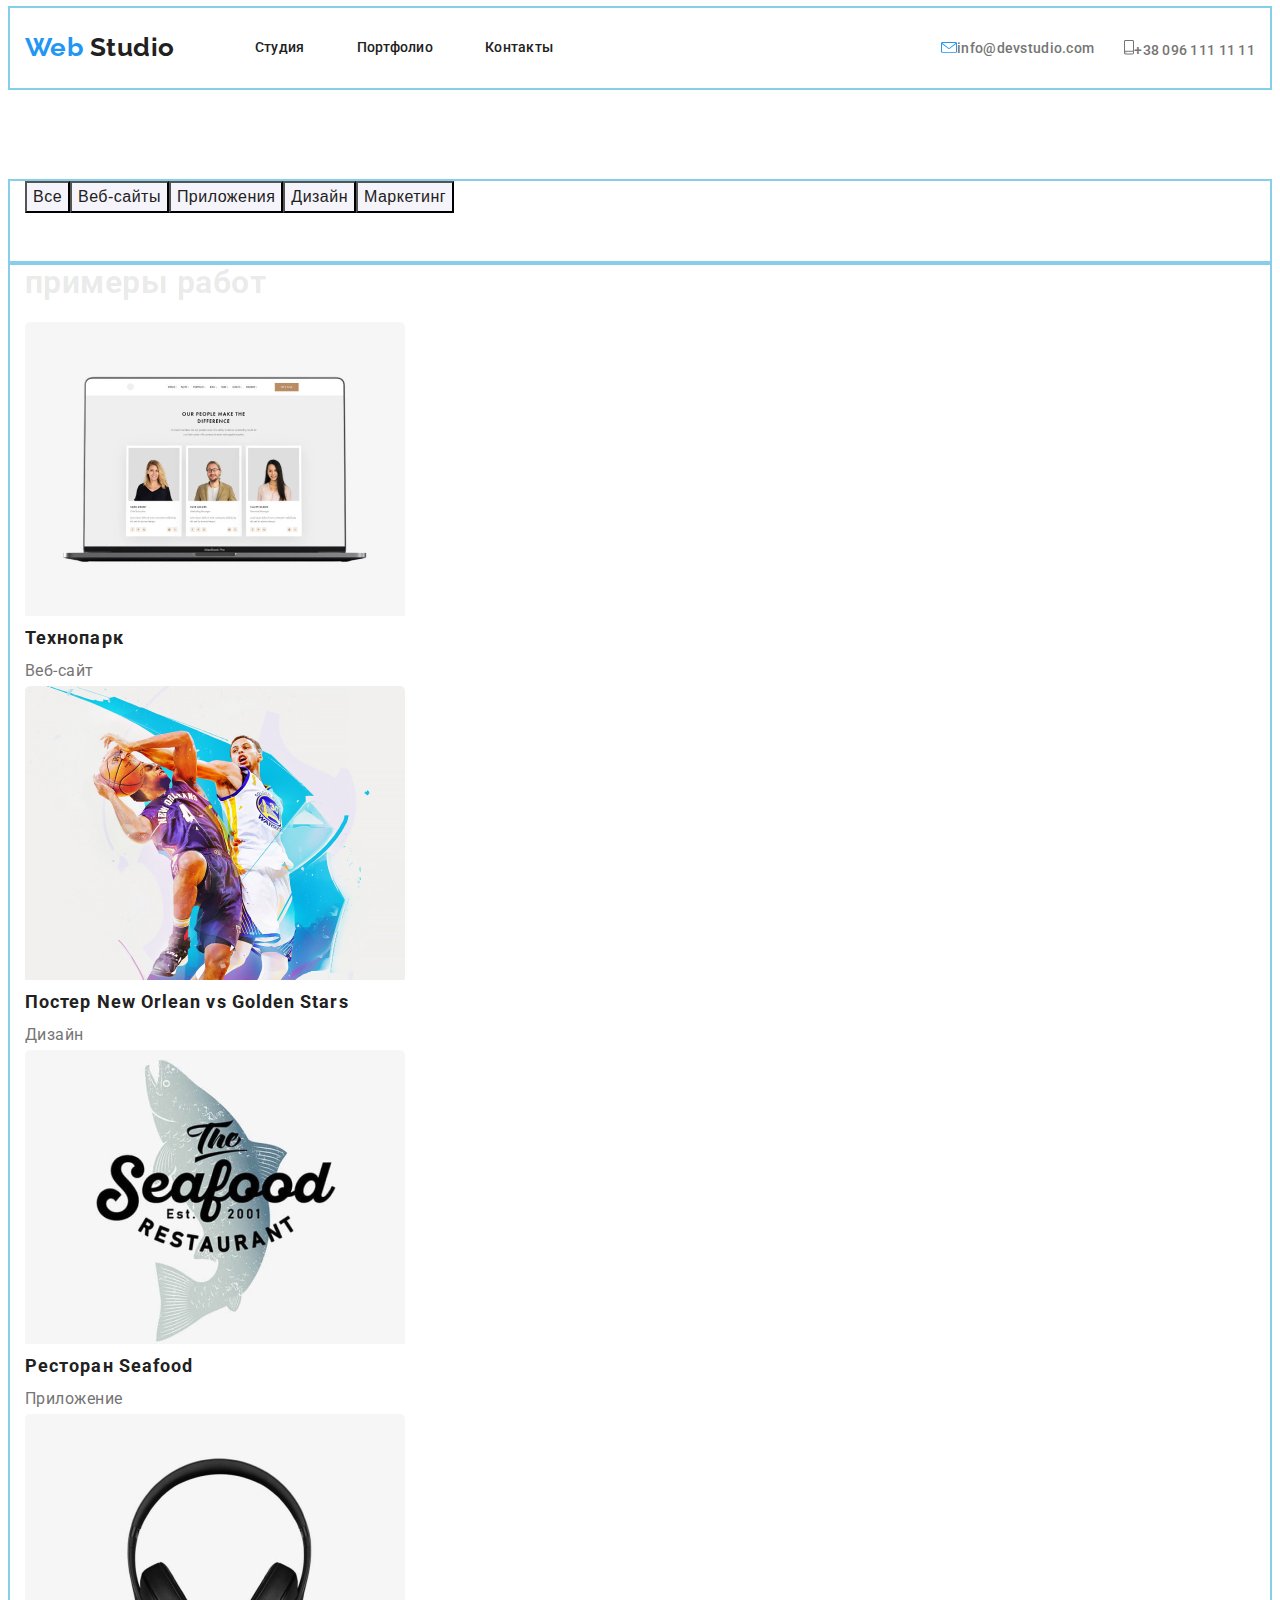
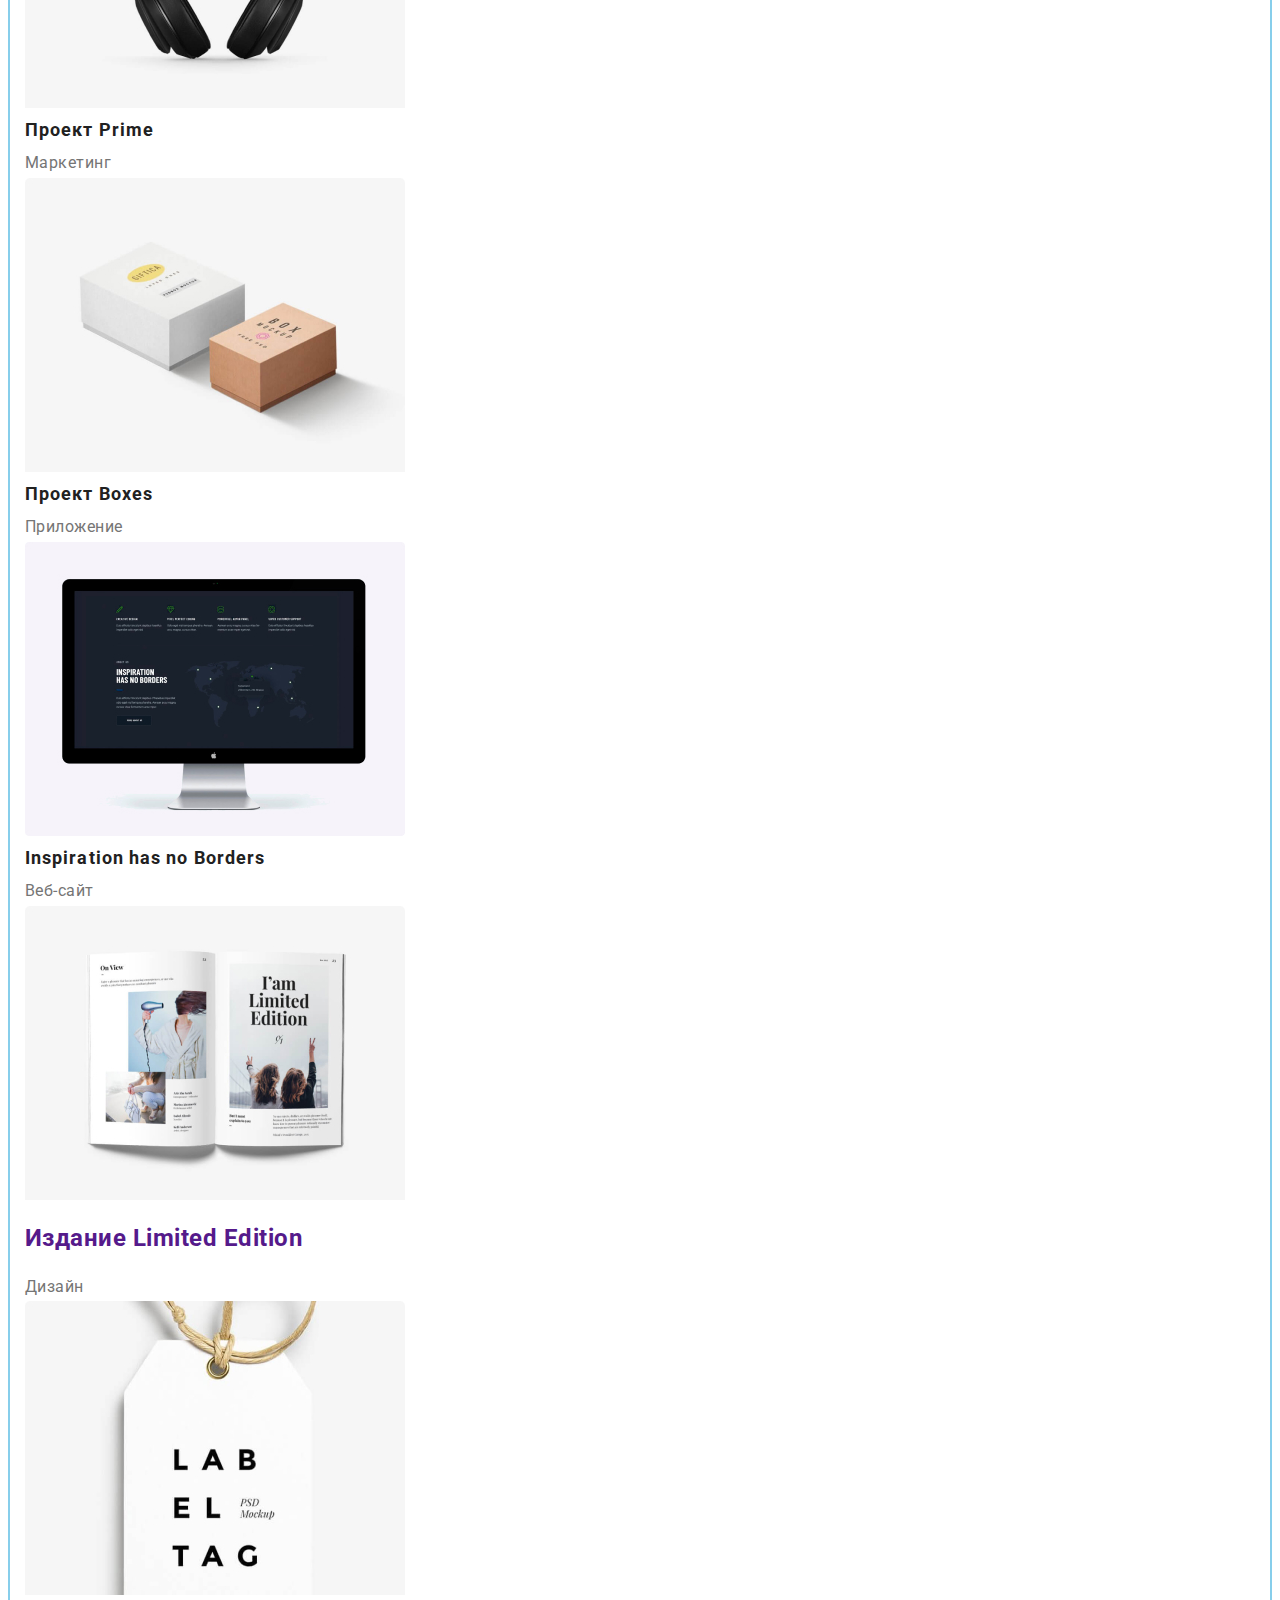
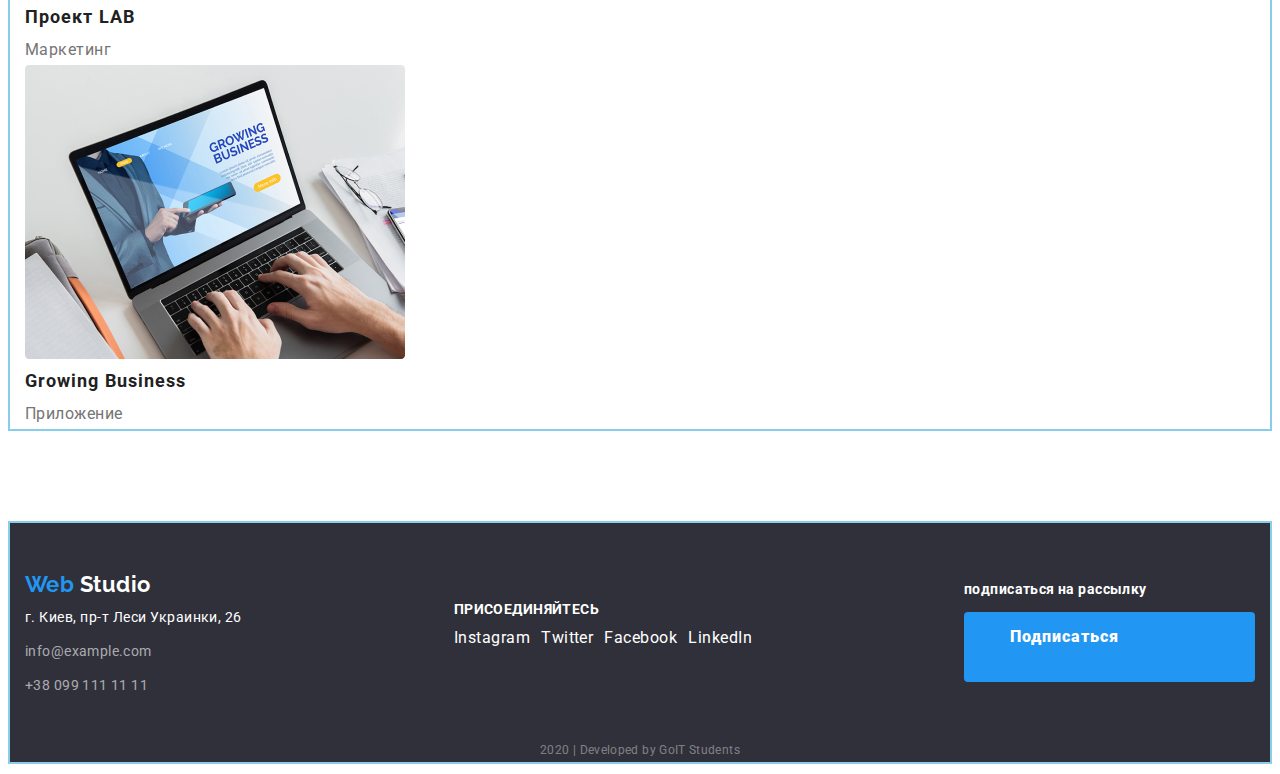
==== portfolio.html @ cb2e6215 "добавляет флексы в главную страницу" ====
<!DOCTYPE html>
<html lang="ru">
  <head>
    <meta charset="UTF-8" />
    <meta name="viewport" content="width=device-width, initial-scale=1.0" />
    <title>Web Studio</title>
    <link
      href="https://fonts.googleapis.com/css2?family=Raleway:wght@700&family=Roboto:wght@400;500;700&display=swap"
      rel="stylesheet"
    />
    <link rel="stylesheet" href="./css/style.css" />
  </head>
  <body>
    <!--шапка сайта-->

    <header class="page-header">
      <div class="container">
        <nav class="main-nav">
          <a href="" class="site-logo"><span>Web</span> Studio</a>

          <ul class="nav-list list">
            <li class="item"><a class="link" href="./index.html">Студия</a></li>
            <li class="item">
              <a class="link" href="./portfolio.html">Портфолио</a>
            </li>
            <li class="item"><a class="link" href="">Контакты</a></li>
          </ul>
        </nav>

        <ul class="contact-list list">
          <li class="item">
            <a href="mailto:info@devstudio.com" class="contact"
              ><img
                src="./image/envelope(hover).svg"
                alt="иконка конверт"
              />info@devstudio.com</a
            >
          </li>

          <li class="item">
            <a href="tell:+380961111111" class="contact"
              ><img src="./image/smartphone.svg" alt="иконка телефон" />+38 096
              111 11 11</a
            >
          </li>
        </ul>
      </div>
    </header>

    <!--основной контент-->
    <main class="portfolio">
      <!--фильтры-->
      <section class="filter-list">
        <div class="container">
          <ul class="list">
            <li><button class="filter-button link">Все</button></li>
            <li><button class="filter-button link">Веб-сайты</button></li>
            <li><button class="filter-button link">Приложения</button></li>
            <li><button class="filter-button link">Дизайн</button></li>
            <li><button class="filter-button link">Маркетинг</button></li>
          </ul>
        </div>
      </section>

      <!--портфолио-->
      <section class="page-portfolio">
        <div class="container">
          <!--данная разметка добавлена для логики <h1 class="shadow">примеры работ</h1>-->
          <h1 class="shadow">примеры работ</h1>
          <ul class="list">
            <li>
              <a href="" class="link"
                ><img
                  src="./image/portfolio.jpg"
                  alt="изображение людей на экране ноутбука"
                  width="380"
                />
                <h2 class="title">Технопарк</h2>
                <p class="filter">Веб-сайт</p>
                <p class="text">
                  Технокряк это современная площадка распространения
                  коронавируса. Компании используют эту платформу для цифрового
                  шпионажа и атак на защищённые сервера конкурентов.
                </p>
              </a>
            </li>

            <li>
              <a href="" class="link"
                ><img
                  src="./image/poster.jpg"
                  alt="изображение двух баскетболистов"
                  width="380"
                />
                <h2 class="title">Постер New Orlean vs Golden Stars</h2>
                <p class="filter">Дизайн</p>
                <p class="text">
                  Технокряк это современная площадка распространения
                  коронавируса. Компании используют эту платформу для цифрового
                  шпионажа и атак на защищённые сервера конкурентов.
                </p>
              </a>
            </li>

            <li>
              <a href="" class="link"
                ><img
                  src="./image/sea-food.jpg"
                  alt="изображение эмблемы рыбного ресторана"
                  width="380"
                />
                <h2 class="title">Ресторан Seafood</h2>
                <p class="filter">Приложение</p>
                <p class="text">
                  Технокряк это современная площадка распространения
                  коронавируса. Компании используют эту платформу для цифрового
                  шпионажа и атак на защищённые сервера конкурентов.
                </p>
              </a>
            </li>

            <li>
              <a href="" class="link"
                ><img
                  src="./image/headphones.jpg"
                  alt="изображение полноразмерных наушников"
                  width="380"
                />
                <h2 class="title">Проект Prime</h2>
                <p class="filter">Маркетинг</p>
                <p class="text">
                  Технокряк это современная площадка распространения
                  коронавируса. Компании используют эту платформу для цифрового
                  шпионажа и атак на защищённые сервера конкурентов.
                </p>
              </a>
            </li>

            <li>
              <a href="" class="portfolio-img link"
                ><img
                  src="./image/boxes.jpg"
                  alt="изображение двух коробок разного размера"
                  width="380"
                />
                <h2 class="title">Проект Boxes</h2>
                <p class="filter">Приложение</p>
                <p class="text">
                  Технокряк это современная площадка распространения
                  коронавируса. Компании используют эту платформу для цифрового
                  шпионажа и атак на защищённые сервера конкурентов.
                </p>
              </a>
            </li>

            <li>
              <a href="" class="link"
                ><img
                  src="./image/monitor.jpg"
                  alt="изображение монитора"
                  width="380"
                />
                <h2 class="title">Inspiration has no Borders</h2>
                <p class="filter">Веб-сайт</p>
                <p class="text">
                  Технокряк это современная площадка распространения
                  коронавируса. Компании используют эту платформу для цифрового
                  шпионажа и атак на защищённые сервера конкурентов.
                </p>
              </a>
            </li>

            <li>
              <a href="" class="link"
                ><img
                  src="./image/book.jpg"
                  alt="изображение развернутой книги"
                  width="380"
                />
                <h2>Издание Limited Edition</h2>
                <p class="filter">Дизайн</p>
                <p class="text">
                  Технокряк это современная площадка распространения
                  коронавируса. Компании используют эту платформу для цифрового
                  шпионажа и атак на защищённые сервера конкурентов.
                </p>
              </a>
            </li>

            <li>
              <a href="" class="link"
                ><img
                  src="./image/sticker.jpg"
                  alt="изображение бирки с логотипом"
                  width="380"
                />
                <h2 class="title">Проект LAB</h2>
                <p class="filter">Маркетинг</p>
                <p class="text">
                  Технокряк это современная площадка распространения
                  коронавируса. Компании используют эту платформу для цифрового
                  шпионажа и атак на защищённые сервера конкурентов.
                </p>
              </a>
            </li>

            <li>
              <a href="" class="link"
                ><img
                  src="./image/laptop.jpg"
                  alt="изображение открытого ноутбука"
                  width="380"
                />
                <h2 class="title">Growing Business</h2>
                <p class="filter">Приложение</p>
                <p class="text">
                  Технокряк это современная площадка распространения
                  коронавируса. Компании используют эту платформу для цифрового
                  шпионажа и атак на защищённые сервера конкурентов.
                </p>
              </a>
            </li>
          </ul>
        </div>
      </section>
    </main>
    <!--подвал сайта-->

    <footer class="footer-page">
      <div class="container">
        <div class="container-adress">
          <!--левая сторона-->
          <div class="address">
            <a href="" class="site-logo"><span>Web</span> Studio</a>
            <address>
              <ul class="address-list list">
                <li class="item">
                  <a href="#" class="city-adr"
                    >г. Киев, пр-т Леси Украинки, 26</a
                  >
                </li>
                <li class="item">
                  <a href="mailto:info@example.com" class="contact"
                    >info@example.com</a
                  >
                </li>
                <li class="item">
                  <a href="tell:+380991111111" class="contact"
                    >+38 099 111 11 11</a
                  >
                </li>
              </ul>
            </address>
          </div>
          <!--середина-->
          <div class="social-link">
            <b class="join-in">присоединяйтесь</b>
            <ul class="soc-link list">
              <li class="item">
                <a
                  href="https://www.instagram.com"
                  class="link"
                  aria-label="Ссылка на Instagram"
                  >Instagram</a
                >
              </li>
              <li class="item">
                <a
                  href="https://www.twitter.com"
                  class="link"
                  aria-label="Ссылка на Twitter"
                  >Twitter</a
                >
              </li>
              <li class="item">
                <a
                  href="https://www.facebook.com"
                  class="link"
                  aria-label="Ссылка на Facebook"
                  >Facebook</a
                >
              </li>
              <li class="item">
                <a
                  href="https://www.linkedin.com"
                  class="link"
                  aria-label="Ссылка на LinkedIn"
                  >LinkedIn</a
                >
              </li>
            </ul>
          </div>
          <!--правая сторона-->

          <div class="subscription">
            <p class="join-in">подписаться на рассылку</p>
            <a href="#" class="button">Подписаться</a>
          </div>
        </div>
        <p class="dev-team">2020 | Developed by GoIT Students</p>
      </div>
    </footer>
  </body>
</html>
---- css/style.css ----
:root {
  --primary-text-color: #212121;
  --secondary-text-color: #757575;
  --white-text-color: #ffffff;
  --accent-color: #2196f3;
  --background-color-dark-grey: rgba(47, 48, 58, 0.8);
}

/*основной цвет текста #212121*/
/*вторичный цвет текста #757575*/
/*белый цвет текса #FFFFFF*/
/*акцент #2196F3*/
/*цвет фона #2196F3*/
/* добавил цвет фона везде где основной цвет БЕЛЫЙ */

/*оформление главной страницы*/

body {
  background-color: #ffffff;
  color: var(--primary-text-color);
  letter-spacing: 0.03em;
  font-family: Roboto, sans-serif;
}

/* -----УТИЛИТЫ------ */

.container {
  margin-left: auto;
  margin-right: auto;
  width: 1230px;
  padding-left: 15px;
  padding-right: 15px;
  outline: 2px solid skyblue;
}

/* убирает стилизацию списков */
.list {
  list-style: none;
  margin: 0px;
  padding: 0px;
}

/* основное оформление ссылок */
.link {
  text-decoration: none;
}

/* оформляет заголовки секций */
.title {
  text-align: center;
  font-weight: 700;
  font-size: 36px;
  line-height: 1.16;

  margin-top: 0px;
  padding: 0px;
}

.section {
  padding-top: 94px;
  padding-bottom: 94px;
}

/* основные стили кнопки */
.button {
  background-color: var(--accent-color);
  color: var(--white-text-color);

  display: inline-block;
  vertical-align: middle;

  font-size: 16px;
  line-height: 1.87;
  text-decoration: none;
  border-radius: 4px;
  min-width: 200px;
  min-height: 50px;
  letter-spacing: 0.06em;
}

/* img {
  display: block;
} */

/* оформляет хедер */

.page-header > .container {
  display: flex;
  margin-bottom: 0px;
}
.page-header .main-nav,
.page-header .nav-list,
.page-header .contact-list {
  display: flex;
  align-items: center;
}

/* оформляет логотип */
.site-logo {
  font-family: Raleway, sans-serif;
  font-weight: 700;
  font-size: 26px;
  line-height: 1.19;
  text-decoration: none;
  color: var(--primary-text-color);

  margin-right: 80px;
  padding-top: 24px;
  padding-bottom: 25px;
}
.site-logo span {
  color: var(--accent-color);
}

/* оформляет навигацию */
.page-header .link {
  display: block;
  padding-top: 32px;
  padding-bottom: 32px;

  color: var(--primary-text-color);

  letter-spacing: 0.02em;
  font-weight: 500;
  font-size: 14px;
  line-height: 1.14px;
}
.page-header .link:hover,
.page-header .link:focus {
  color: var(--accent-color);
}

.main-nav .item:not(:last-child) {
  margin-right: 52px;
}

/* оформляет контакты */
.page-header .contact-list {
  margin-left: auto;
}

.contact-list .item + .item {
  margin-left: 30px;
}

.page-header .contact {
  color: var(--secondary-text-color);

  display: block;
  padding-top: 32px;
  padding-bottom: 32px;

  letter-spacing: 0.02em;
  text-decoration: none;
  font-weight: 500;
  font-size: 14px;
  line-height: 1.14px;
}
.page-header .contact:hover,
.page-header .contact:focus {
  color: var(--accent-color);
}

/* оформлет основной банер (фон добавлен чтоб было видно слова белого цвета) */

.hero {
  text-align: center;
  padding-top: 0px;
  padding-bottom: 0px;
}

.hero .title {
  background-color: var(--secondary-text-color);
  color: var(--white-text-color);

  margin-bottom: 46px;

  font-weight: 900;
  font-size: 44px;
  line-height: 1.36;
  letter-spacing: 0.06em;
}

.hero .button {
  padding: 10px 32px;
  font-weight: 700;
  font-style: normal;
}

/* оформляет секцию преимуществ (оформляет логический заголовок, пока не знаю как его скрыть) */
.page-advantages .shadow {
  color: rgba(47, 48, 58, 0.1);
  margin-top: 0;
}

.page-advantages .list {
  display: flex;
}
.page-advantages .item {
  width: 278px;
  margin-right: 30px;
}

.page-advantages .item:nth-child(4n) {
  margin-right: 0;
}

.page-advantages .adv-title {
  font-weight: 700;
  font-size: 14px;
  line-height: 1.14;
  letter-spacing: 0.03em;
  text-transform: uppercase;
  margin-top: 30px;
  margin-bottom: 10px;
}
.page-advantages .description {
  color: var(--secondary-text-color);
  font-weight: 400;
  font-size: 14px;
  line-height: 1.71;
  margin-top: 0;
  margin-bottom: 0;
  letter-spacing: 0.03em;
}

/* оформляет секцию навыков */
.page-scils {
  padding-top: 0px;
}
.page-scils img {
  display: block;
}
.page-scils .list {
  display: flex;
}

.page-scils .item {
  width: 380px;
}
.page-scils .item + .item {
  margin-left: 30px;
}

.page-scils > .title {
  margin-bottom: 50px;
}

.page-scils .description {
  background-color: var(--background-color-dark-grey);
  color: var(--white-text-color);
  text-align: center;

  font-weight: 700;
  font-size: 14px;
  line-height: 1.14;

  padding-top: 27px;
  padding-bottom: 27px;

  margin-top: 0;
  margin-bottom: 0;
}

/* оформлет секцию команда */
.page-team {
  background-color: #f5f4fa;
}
.page-team .list {
  display: flex;
}

.page-team .title {
  margin-bottom: 50px;
}
.page-team .item {
  background-color: var(--white-text-color);
  border-radius: 4px;
  width: 278px;
}
.page-team .item + .item {
  margin-left: 30px;
}

.page-team .name {
  text-align: center;

  font-weight: 500;
  font-size: 16px;
  line-height: 1.87;
  letter-spacing: 0.03em;
  margin-bottom: 10px;
  margin-top: 30px;
}
.page-team .text {
  color: var(--secondary-text-color);

  text-align: center;

  font-size: 16px;
  line-height: 1.87;
  letter-spacing: 0.03em;
  font-weight: 400;
  margin-bottom: 16px;
  margin-top: 0px;
}
.page-team .soc-link {
  padding-bottom: 24px;
}

.team-list .link {
  color: var(--secondary-text-color);
  margin-right: 3px;
}

/* вот отб этом марджине я спрашивал в слэке */
/* .team-list .link:not(:last-child) {
  margin-right: 3px;
} */

.team-list .link:hover,
.team-list .link:focus {
  background-color: var(--accent-color);
  color: var(--white-text-color);
}

/* оформляет клиентов */
.page-clients .list {
  display: flex;
}

.page-clients .item {
  min-width: 175px;
  padding-top: 21px;
  padding-left: 65px;
  padding-bottom: 21px;
  padding-right: 65px;
  border: 1px solid var(--secondary-text-color);
  border-radius: 4px;
}
.page-clients .item:not(:last-child) {
  margin-right: 30px;
}
.page-clients .item:hover,
.page-clients .item:focus {
  border: 1px solid var(--accent-color);
}

.page-clients .title {
  margin-bottom: 50px;
}

/* оформляет футер */
.footer-page {
  background-color: #2f303a;
}
.container-adress {
  display: flex;
  justify-content: space-between;
  align-items: center;
}

/* оформляет адрес*/
.address .site-logo {
  color: var(--white-text-color);
  font-size: 22px;
  display: inline-block;
  padding-bottom: 9px;
  padding-top: 0;
}
.container-adress .address {
  padding-top: 48px;
  padding-bottom: 28px;
}

.address .city-adr {
  color: var(--white-text-color);

  display: inline-block;
  font-style: normal;
  font-weight: 400;
  font-size: 14px;
  line-height: 1.71;
  text-decoration: none;
}

.address .contact {
  color: rgba(255, 255, 255, 0.6);

  display: inline-block;

  text-decoration: none;
  font-style: normal;
  font-weight: 400;
  font-size: 14px;
  line-height: 1.71;
  letter-spacing: 0.03em;
}
.address .item + .item {
  padding-top: 10px;
}

/* оформляет призыв */

.social-link {
  padding-top: 56px;
  padding-bottom: 56px;
}

.social-link .join-in {
  text-transform: uppercase;
  display: block;
  margin-bottom: 10px;
  font-weight: 700;
  font-size: 14px;
  line-height: 1.14;
  letter-spacing: 0.03em;

  color: #ffffff;
}

.soc-link {
  display: flex;
}

.social-link .link {
  color: #ffffff;
}
.social-link .item + .item {
  margin-left: 11px;
}

.social-link .link:hover,
.social-link .link:focus {
  background-color: var(--accent-color);
}

/* оформляет подписку */
.subscription .join-in {
  font-weight: 700;
  font-size: 14px;
  line-height: 1.14;
  letter-spacing: 0.03em;

  color: var(--white-text-color);
}
.subscription .button {
  font-weight: 900;
  padding-top: 10px;
  padding-bottom: 10px;
  padding-left: 46px;
  padding-right: 45px;
}

.dev-team {
  font-weight: 400;
  font-size: 12px;
  line-height: 2;
  text-align: center;
  letter-spacing: 0.03em;

  color: rgba(255, 255, 255, 0.4);
}

/* оформляет страницу портфолио (оформляет логический заголовок, пока не знаю как его скрыть)*/

.portfolio {
  padding-top: 93px;
  padding-bottom: 94px;
}

.page-portfolio .shadow {
  color: rgba(47, 48, 58, 0.1);
  margin-top: 0;
}
/* оформляет фильтр */

.filter-list .container {
  padding-bottom: 50px;
}
.filter-list .list {
  display: flex;
}
.filter-button {
  color: var(--primary-text-color);
  background-color: #f5f4fa;

  display: inline-block;
  font-weight: 500;
  font-size: 16px;
  line-height: 1.62;
  letter-spacing: 0.03em;
}

.filter-button:hover,
.filter-button:focus {
  color: var(--white-text-color);
  background-color: var(--accent-color);
}

/* оформляет примеры работ */

/* .page-portfolio .list {
  display: flex;
} */

.page-portfolio .title {
  color: var(--primary-text-color);

  font-weight: 700;
  font-size: 18px;
  line-height: 2;
  letter-spacing: 0.06em;
  text-align: left;
  margin-top: 0;
  margin-bottom: 0;
}

.page-portfolio .filter {
  font-weight: 400;
  font-size: 16px;
  line-height: 1.87;

  margin-top: 0;
  margin-bottom: 0;

  color: var(--secondary-text-color);
}
.page-portfolio .text {
  display: none;
  color: var(--white-text-color);
  background-color: var(--accent-color);

  margin-bottom: 0;
  margin-top: 0;

  font-weight: 400;
  font-size: 18px;
  line-height: 1.56;
  letter-spacing: 0.03em;
}
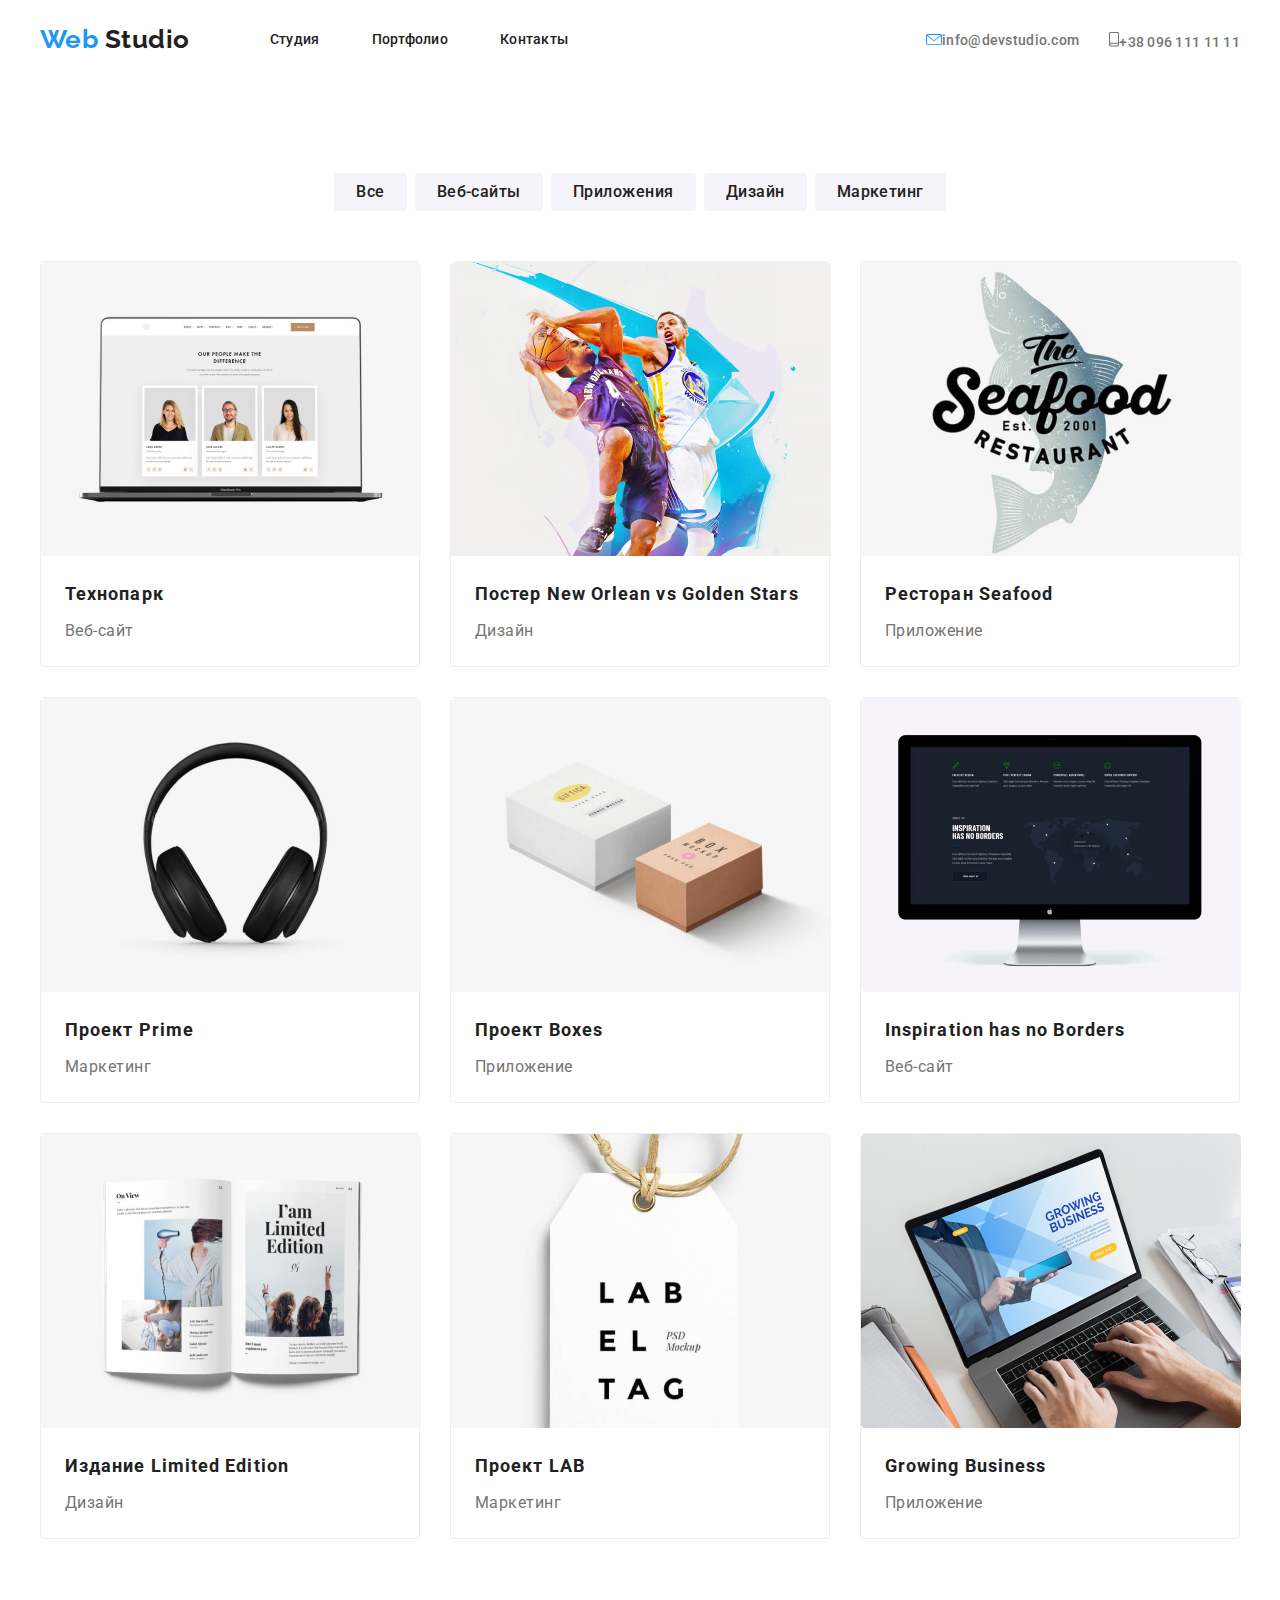
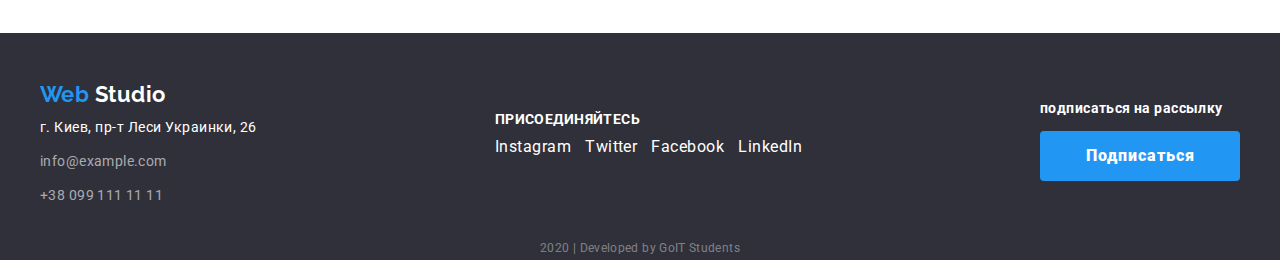
==== commit 68d98f51: "добавляет геометрию на страницу портфолио" ====
--- a/portfolio.html
+++ b/portfolio.html
@@ -8,6 +8,10 @@
       href="https://fonts.googleapis.com/css2?family=Raleway:wght@700&family=Roboto:wght@400;500;700&display=swap"
       rel="stylesheet"
     />
+    <link
+      rel="stylesheet"
+      href="https://cdnjs.cloudflare.com/ajax/libs/modern-normalize/0.6.0/modern-normalize.min.css"
+    />
     <link rel="stylesheet" href="./css/style.css" />
   </head>
   <body>
@@ -53,11 +57,21 @@
       <section class="filter-list">
         <div class="container">
           <ul class="list">
-            <li><button class="filter-button link">Все</button></li>
-            <li><button class="filter-button link">Веб-сайты</button></li>
-            <li><button class="filter-button link">Приложения</button></li>
-            <li><button class="filter-button link">Дизайн</button></li>
-            <li><button class="filter-button link">Маркетинг</button></li>
+            <li class="item">
+              <button class="filter-button link">Все</button>
+            </li>
+            <li class="item">
+              <button class="filter-button link">Веб-сайты</button>
+            </li>
+            <li class="item">
+              <button class="filter-button link">Приложения</button>
+            </li>
+            <li class="item">
+              <button class="filter-button link">Дизайн</button>
+            </li>
+            <li class="item">
+              <button class="filter-button link">Маркетинг</button>
+            </li>
           </ul>
         </div>
       </section>
@@ -68,13 +82,14 @@
           <!--данная разметка добавлена для логики <h1 class="shadow">примеры работ</h1>-->
           <h1 class="shadow">примеры работ</h1>
           <ul class="list">
-            <li>
+            <li class="item">
               <a href="" class="link"
                 ><img
                   src="./image/portfolio.jpg"
                   alt="изображение людей на экране ноутбука"
                   width="380"
                 />
+
                 <h2 class="title">Технопарк</h2>
                 <p class="filter">Веб-сайт</p>
                 <p class="text">
@@ -85,7 +100,7 @@
               </a>
             </li>
 
-            <li>
+            <li class="item">
               <a href="" class="link"
                 ><img
                   src="./image/poster.jpg"
@@ -102,7 +117,7 @@
               </a>
             </li>
 
-            <li>
+            <li class="item">
               <a href="" class="link"
                 ><img
                   src="./image/sea-food.jpg"
@@ -119,7 +134,7 @@
               </a>
             </li>
 
-            <li>
+            <li class="item">
               <a href="" class="link"
                 ><img
                   src="./image/headphones.jpg"
@@ -136,7 +151,7 @@
               </a>
             </li>
 
-            <li>
+            <li class="item">
               <a href="" class="portfolio-img link"
                 ><img
                   src="./image/boxes.jpg"
@@ -153,7 +168,7 @@
               </a>
             </li>
 
-            <li>
+            <li class="item">
               <a href="" class="link"
                 ><img
                   src="./image/monitor.jpg"
@@ -170,14 +185,14 @@
               </a>
             </li>
 
-            <li>
+            <li class="item">
               <a href="" class="link"
                 ><img
                   src="./image/book.jpg"
                   alt="изображение развернутой книги"
                   width="380"
                 />
-                <h2>Издание Limited Edition</h2>
+                <h2 class="title">Издание Limited Edition</h2>
                 <p class="filter">Дизайн</p>
                 <p class="text">
                   Технокряк это современная площадка распространения
@@ -187,7 +202,7 @@
               </a>
             </li>
 
-            <li>
+            <li class="item">
               <a href="" class="link"
                 ><img
                   src="./image/sticker.jpg"
@@ -204,7 +219,7 @@
               </a>
             </li>
 
-            <li>
+            <li class="item">
               <a href="" class="link"
                 ><img
                   src="./image/laptop.jpg"
--- a/css/style.css
+++ b/css/style.css
@@ -25,12 +25,13 @@
 /* -----УТИЛИТЫ------ */
 
 .container {
-  margin-left: auto;
-  margin-right: auto;
   width: 1230px;
   padding-left: 15px;
   padding-right: 15px;
-  outline: 2px solid skyblue;
+  margin-left: auto;
+  margin-right: auto;
+
+  /* outline: 2px solid skyblue; */
 }
 
 /* убирает стилизацию списков */
@@ -170,7 +171,7 @@
 }
 
 .hero .title {
-  background-color: var(--secondary-text-color);
+  background-color: #f5f4fa;
   color: var(--white-text-color);
 
   margin-bottom: 46px;
@@ -191,6 +192,7 @@
 .page-advantages .shadow {
   color: rgba(47, 48, 58, 0.1);
   margin-top: 0;
+  display: none;
 }
 
 .page-advantages .list {
@@ -273,13 +275,15 @@
 .page-team .title {
   margin-bottom: 50px;
 }
-.page-team .item {
+.team-list > .item {
   background-color: var(--white-text-color);
   border-radius: 4px;
-  width: 278px;
-}
-.page-team .item + .item {
-  margin-left: 30px;
+
+  width: calc((100% - 3 * 30px) / 4);
+  margin-right: 30px;
+}
+.page-team .item:nth-child(4n) {
+  margin-right: 0;
 }
 
 .page-team .name {
@@ -308,20 +312,18 @@
   padding-bottom: 24px;
 }
 
-.team-list .link {
+.soc-link .link {
   color: var(--secondary-text-color);
-  margin-right: 3px;
-}
-
-/* вот отб этом марджине я спрашивал в слэке */
-/* .team-list .link:not(:last-child) {
-  margin-right: 3px;
-} */
+}
 
 .team-list .link:hover,
 .team-list .link:focus {
   background-color: var(--accent-color);
   color: var(--white-text-color);
+}
+
+.soc-link > .item:not(:last-child) {
+  margin-right: 3px;
 }
 
 /* оформляет клиентов */
@@ -453,6 +455,8 @@
 }
 
 .dev-team {
+  margin-bottom: 0;
+  margin-top: 0;
   font-weight: 400;
   font-size: 12px;
   line-height: 2;
@@ -464,22 +468,24 @@
 
 /* оформляет страницу портфолио (оформляет логический заголовок, пока не знаю как его скрыть)*/
 
+.page-portfolio .shadow {
+  color: rgba(47, 48, 58, 0.1);
+  margin-top: 0;
+  display: none;
+}
+
 .portfolio {
   padding-top: 93px;
   padding-bottom: 94px;
 }
-
-.page-portfolio .shadow {
-  color: rgba(47, 48, 58, 0.1);
-  margin-top: 0;
-}
 /* оформляет фильтр */
-
-.filter-list .container {
+.filter-list {
   padding-bottom: 50px;
 }
+
 .filter-list .list {
   display: flex;
+  justify-content: center;
 }
 .filter-button {
   color: var(--primary-text-color);
@@ -490,6 +496,17 @@
   font-size: 16px;
   line-height: 1.62;
   letter-spacing: 0.03em;
+
+  padding-top: 6px;
+  padding-bottom: 6px;
+  padding-right: 22px;
+  padding-left: 22px;
+
+  border: 0;
+  border-radius: 4px;
+}
+.filter-list .item + .item {
+  margin-left: 8px;
 }
 
 .filter-button:hover,
@@ -500,11 +517,37 @@
 
 /* оформляет примеры работ */
 
-/* .page-portfolio .list {
-  display: flex;
-} */
+.page-portfolio .list {
+  display: flex;
+  flex-wrap: wrap;
+}
+
+.page-portfolio img {
+  display: block;
+}
+.page-portfolio .item {
+  border: 1px solid #eeeeee;
+  border-radius: 4px;
+  width: calc((100% - 2 * 30px) / 3);
+  margin-right: 30px;
+  margin-bottom: 30px;
+}
+.page-portfolio .item:nth-child(3n) {
+  margin-right: 0;
+}
+.page-portfolio .item:nth-last-child(-n + 3) {
+  margin-bottom: 0;
+}
 
 .page-portfolio .title {
+  display: block;
+  min-width: 332px;
+  padding-left: 24px;
+  padding-right: 24px;
+  margin-bottom: 4px;
+  padding-top: 20px;
+  margin-top: 0;
+
   color: var(--primary-text-color);
 
   font-weight: 700;
@@ -512,11 +555,15 @@
   line-height: 2;
   letter-spacing: 0.06em;
   text-align: left;
-  margin-top: 0;
-  margin-bottom: 0;
 }
 
 .page-portfolio .filter {
+  display: block;
+  min-width: 332px;
+  padding-left: 24px;
+  padding-right: 24px;
+  padding-bottom: 20px;
+
   font-weight: 400;
   font-size: 16px;
   line-height: 1.87;
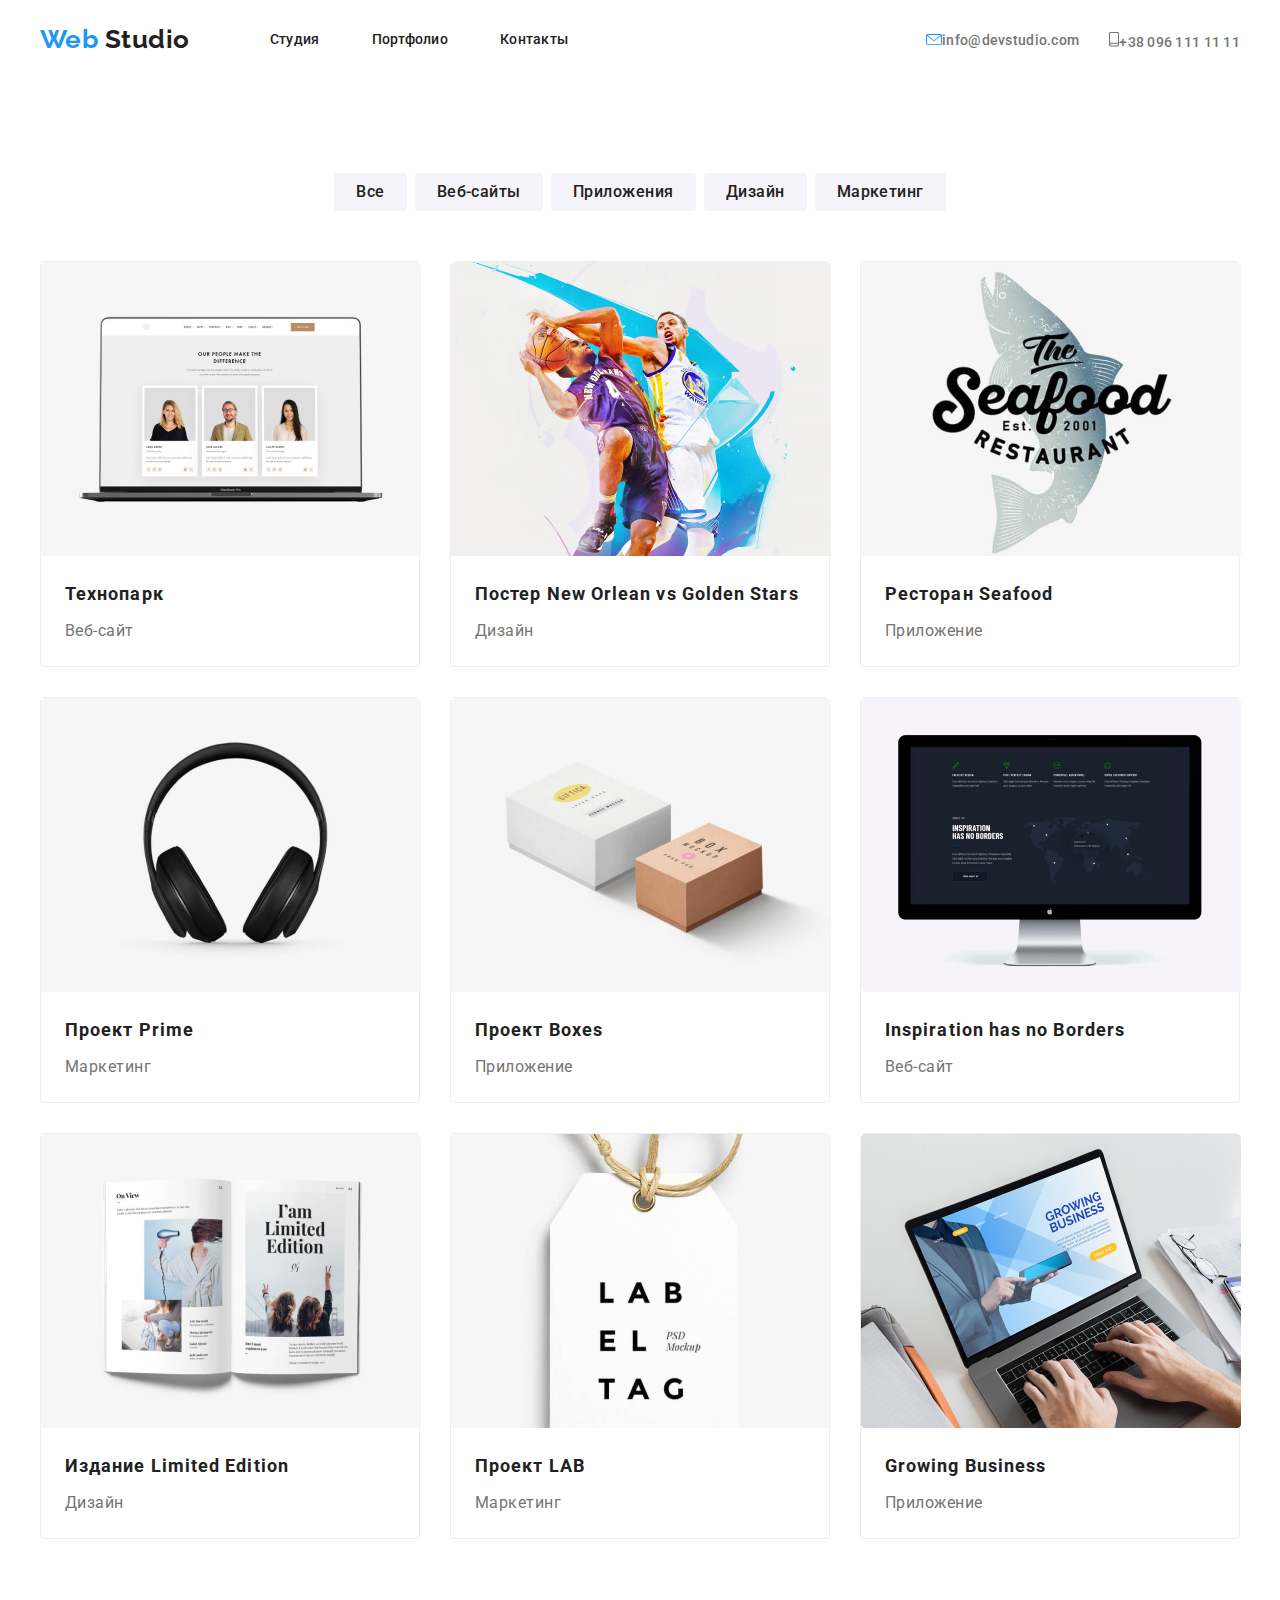
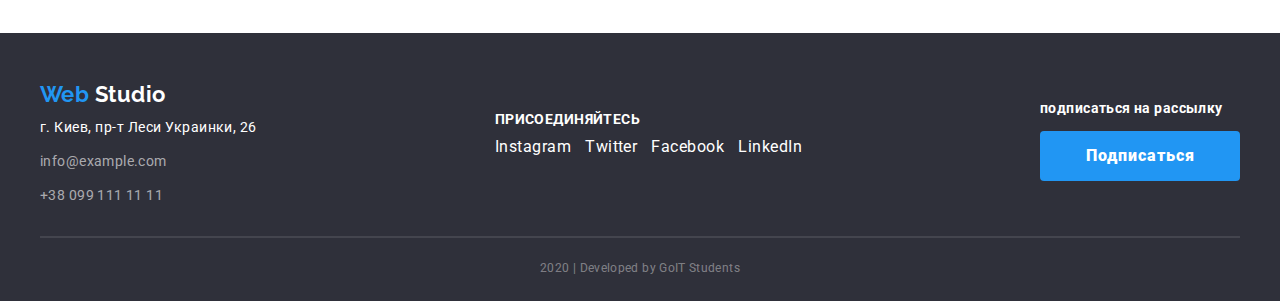
==== commit 5d18ea76: "вносит финальные правки" ====
--- a/portfolio.html
+++ b/portfolio.html
@@ -52,10 +52,10 @@
     </header>
 
     <!--основной контент-->
-    <main class="portfolio">
+    <main>
       <!--фильтры-->
-      <section class="filter-list">
-        <div class="container">
+      <section class="portfolio container">
+        <div class="filter-list">
           <ul class="list">
             <li class="item">
               <button class="filter-button link">Все</button>
@@ -74,11 +74,10 @@
             </li>
           </ul>
         </div>
-      </section>
-
-      <!--портфолио-->
-      <section class="page-portfolio">
-        <div class="container">
+
+        <!--портфолио-->
+
+        <div class="page-portfolio">
           <!--данная разметка добавлена для логики <h1 class="shadow">примеры работ</h1>-->
           <h1 class="shadow">примеры работ</h1>
           <ul class="list">
--- a/css/style.css
+++ b/css/style.css
@@ -360,6 +360,7 @@
   display: flex;
   justify-content: space-between;
   align-items: center;
+  border-bottom: 1px solid rgba(255, 255, 255, 0.1);
 }
 
 /* оформляет адрес*/
@@ -455,6 +456,9 @@
 }
 
 .dev-team {
+  padding-top: 18px;
+  padding-bottom: 21px;
+  border-top: 1px solid rgba(255, 255, 255, 0.1);
   margin-bottom: 0;
   margin-top: 0;
   font-weight: 400;
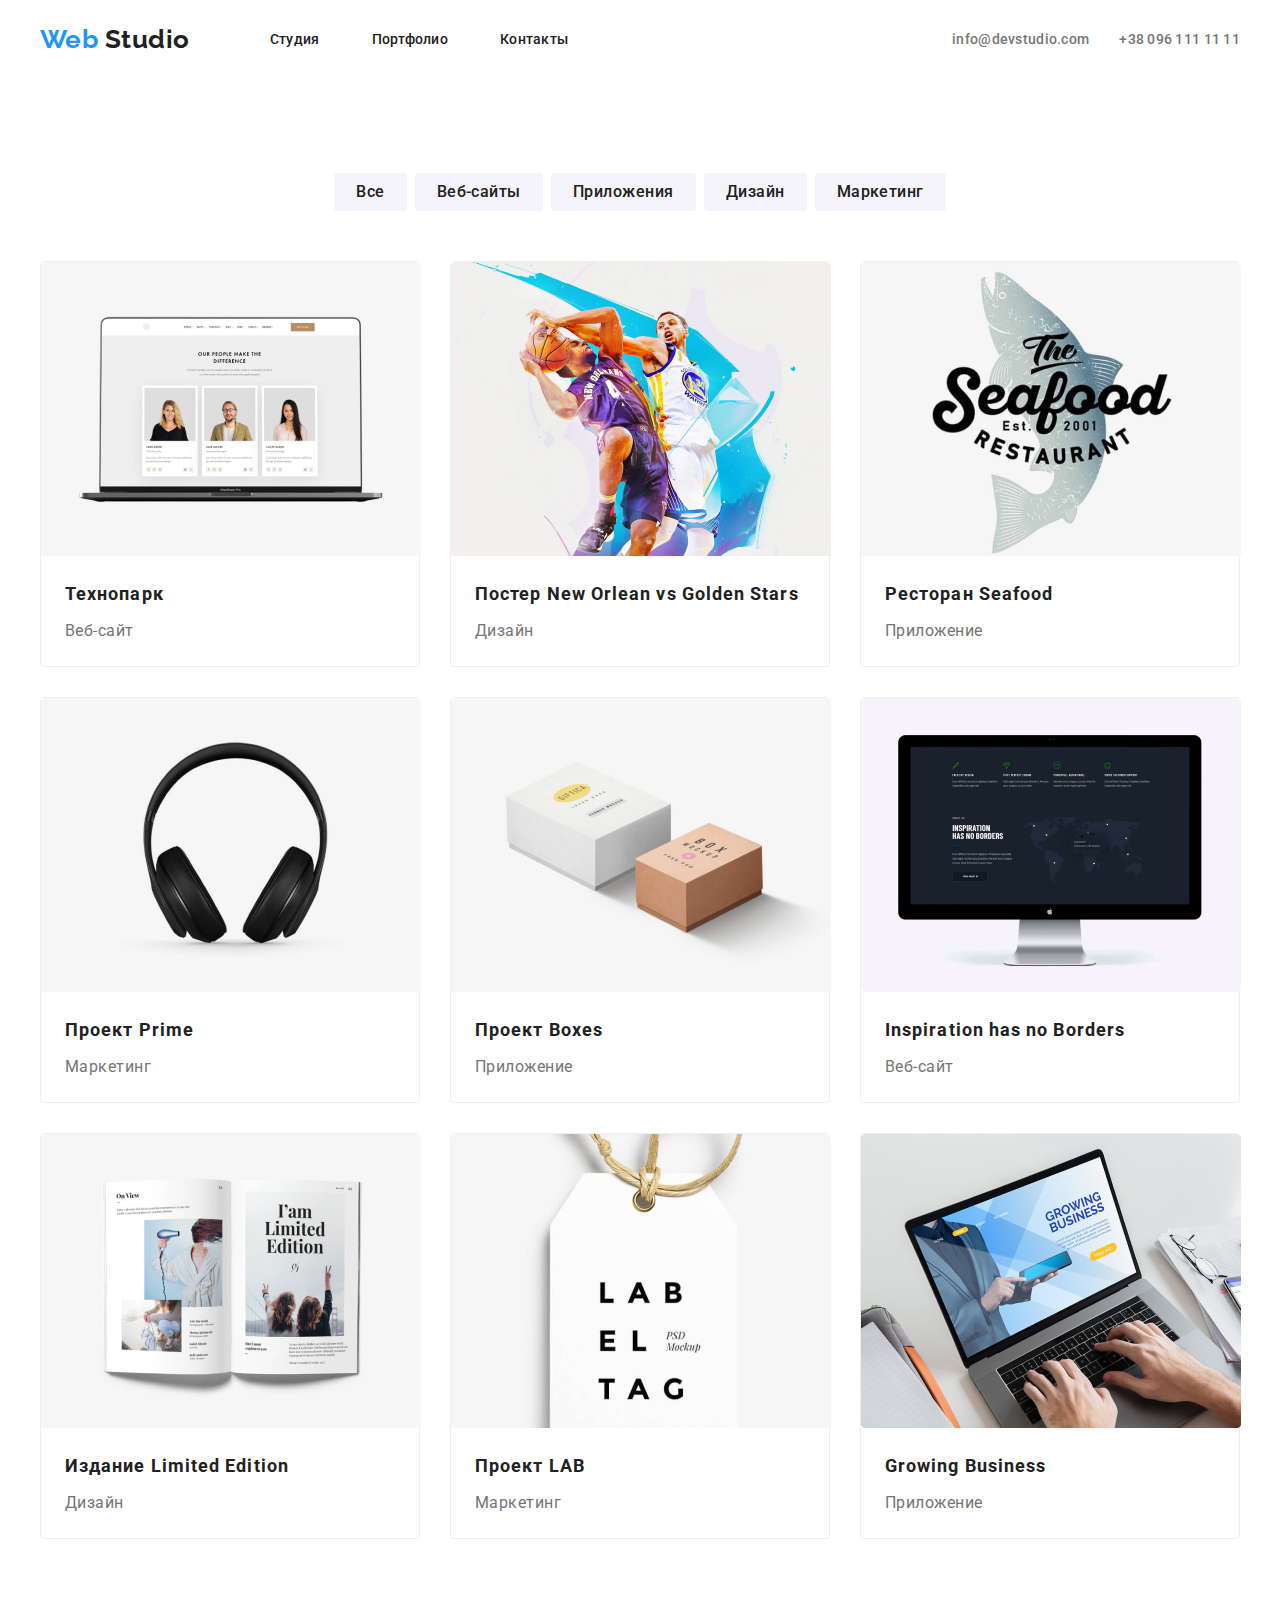
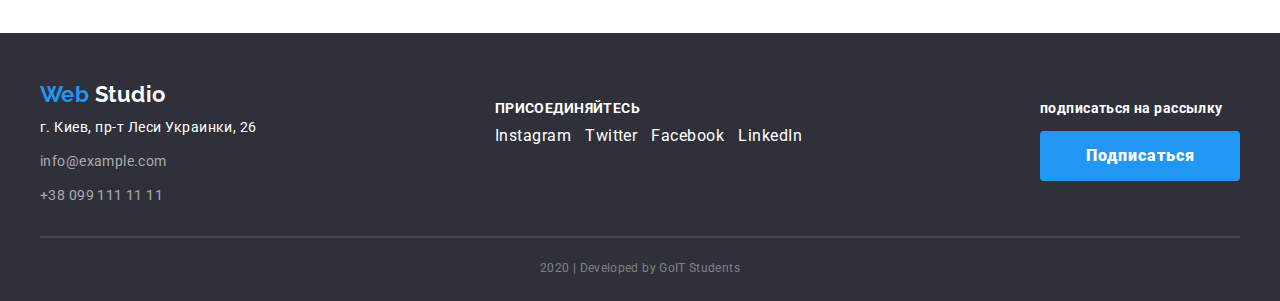
==== commit b5c44514: "вносит правки после проверки" ====
--- a/portfolio.html
+++ b/portfolio.html
@@ -34,18 +34,12 @@
         <ul class="contact-list list">
           <li class="item">
             <a href="mailto:info@devstudio.com" class="contact"
-              ><img
-                src="./image/envelope(hover).svg"
-                alt="иконка конверт"
-              />info@devstudio.com</a
+              >info@devstudio.com</a
             >
           </li>
 
           <li class="item">
-            <a href="tell:+380961111111" class="contact"
-              ><img src="./image/smartphone.svg" alt="иконка телефон" />+38 096
-              111 11 11</a
-            >
+            <a href="tell:+380961111111" class="contact">+38 096 111 11 11</a>
           </li>
         </ul>
       </div>
@@ -84,6 +78,7 @@
             <li class="item">
               <a href="" class="link"
                 ><img
+                  class="exemple"
                   src="./image/portfolio.jpg"
                   alt="изображение людей на экране ноутбука"
                   width="380"
@@ -102,6 +97,7 @@
             <li class="item">
               <a href="" class="link"
                 ><img
+                  class="exemple"
                   src="./image/poster.jpg"
                   alt="изображение двух баскетболистов"
                   width="380"
@@ -119,6 +115,7 @@
             <li class="item">
               <a href="" class="link"
                 ><img
+                  class="exemple"
                   src="./image/sea-food.jpg"
                   alt="изображение эмблемы рыбного ресторана"
                   width="380"
@@ -136,6 +133,7 @@
             <li class="item">
               <a href="" class="link"
                 ><img
+                  class="exemple"
                   src="./image/headphones.jpg"
                   alt="изображение полноразмерных наушников"
                   width="380"
@@ -153,6 +151,7 @@
             <li class="item">
               <a href="" class="portfolio-img link"
                 ><img
+                  class="exemple"
                   src="./image/boxes.jpg"
                   alt="изображение двух коробок разного размера"
                   width="380"
@@ -170,6 +169,7 @@
             <li class="item">
               <a href="" class="link"
                 ><img
+                  class="exemple"
                   src="./image/monitor.jpg"
                   alt="изображение монитора"
                   width="380"
@@ -187,6 +187,7 @@
             <li class="item">
               <a href="" class="link"
                 ><img
+                  class="exemple"
                   src="./image/book.jpg"
                   alt="изображение развернутой книги"
                   width="380"
@@ -204,6 +205,7 @@
             <li class="item">
               <a href="" class="link"
                 ><img
+                  class="exemple"
                   src="./image/sticker.jpg"
                   alt="изображение бирки с логотипом"
                   width="380"
@@ -221,6 +223,7 @@
             <li class="item">
               <a href="" class="link"
                 ><img
+                  class="exemple"
                   src="./image/laptop.jpg"
                   alt="изображение открытого ноутбука"
                   width="380"
--- a/css/style.css
+++ b/css/style.css
@@ -79,9 +79,9 @@
   letter-spacing: 0.06em;
 }
 
-/* img {
+img {
   display: block;
-} */
+}
 
 /* оформляет хедер */
 
@@ -115,7 +115,7 @@
 
 /* оформляет навигацию */
 .page-header .link {
-  display: block;
+  display: inline-block;
   padding-top: 32px;
   padding-bottom: 32px;
 
@@ -124,7 +124,7 @@
   letter-spacing: 0.02em;
   font-weight: 500;
   font-size: 14px;
-  line-height: 1.14px;
+  line-height: 1.14;
 }
 .page-header .link:hover,
 .page-header .link:focus {
@@ -147,7 +147,8 @@
 .page-header .contact {
   color: var(--secondary-text-color);
 
-  display: block;
+  display: inline-block;
+
   padding-top: 32px;
   padding-bottom: 32px;
 
@@ -207,13 +208,17 @@
   margin-right: 0;
 }
 
+.page-advantages .logo {
+  margin-bottom: 30px;
+}
+
 .page-advantages .adv-title {
   font-weight: 700;
   font-size: 14px;
   line-height: 1.14;
   letter-spacing: 0.03em;
   text-transform: uppercase;
-  margin-top: 30px;
+  margin-top: 0;
   margin-bottom: 10px;
 }
 .page-advantages .description {
@@ -230,9 +235,7 @@
 .page-scils {
   padding-top: 0px;
 }
-.page-scils img {
-  display: block;
-}
+
 .page-scils .list {
   display: flex;
 }
@@ -240,8 +243,8 @@
 .page-scils .item {
   width: 380px;
 }
-.page-scils .item + .item {
-  margin-left: 30px;
+.page-scils .item:not(:last-child) {
+  margin-right: 30px;
 }
 
 .page-scils > .title {
@@ -271,6 +274,9 @@
 .page-team .list {
   display: flex;
 }
+.page-team .photo {
+  margin-bottom: 30px;
+}
 
 .page-team .title {
   margin-bottom: 50px;
@@ -293,8 +299,8 @@
   font-size: 16px;
   line-height: 1.87;
   letter-spacing: 0.03em;
+  margin-top: 0;
   margin-bottom: 10px;
-  margin-top: 30px;
 }
 .page-team .text {
   color: var(--secondary-text-color);
@@ -308,7 +314,7 @@
   margin-bottom: 16px;
   margin-top: 0px;
 }
-.page-team .soc-link {
+.soc-link .item {
   padding-bottom: 24px;
 }
 
@@ -337,6 +343,7 @@
   padding-left: 65px;
   padding-bottom: 21px;
   padding-right: 65px;
+
   border: 1px solid var(--secondary-text-color);
   border-radius: 4px;
 }
@@ -399,8 +406,8 @@
   line-height: 1.71;
   letter-spacing: 0.03em;
 }
-.address .item + .item {
-  padding-top: 10px;
+.address .item:not(:last-child) {
+  margin-bottom: 10px;
 }
 
 /* оформляет призыв */
@@ -412,7 +419,7 @@
 
 .social-link .join-in {
   text-transform: uppercase;
-  display: block;
+  display: inline-block;
   margin-bottom: 10px;
   font-weight: 700;
   font-size: 14px;
@@ -484,7 +491,7 @@
 }
 /* оформляет фильтр */
 .filter-list {
-  padding-bottom: 50px;
+  margin-bottom: 50px;
 }
 
 .filter-list .list {
@@ -526,8 +533,8 @@
   flex-wrap: wrap;
 }
 
-.page-portfolio img {
-  display: block;
+.page-portfolio .exemple {
+  margin-bottom: 20px;
 }
 .page-portfolio .item {
   border: 1px solid #eeeeee;
@@ -535,6 +542,7 @@
   width: calc((100% - 2 * 30px) / 3);
   margin-right: 30px;
   margin-bottom: 30px;
+  padding-bottom: 20px;
 }
 .page-portfolio .item:nth-child(3n) {
   margin-right: 0;
@@ -549,7 +557,6 @@
   padding-left: 24px;
   padding-right: 24px;
   margin-bottom: 4px;
-  padding-top: 20px;
   margin-top: 0;
 
   color: var(--primary-text-color);
@@ -566,7 +573,6 @@
   min-width: 332px;
   padding-left: 24px;
   padding-right: 24px;
-  padding-bottom: 20px;
 
   font-weight: 400;
   font-size: 16px;
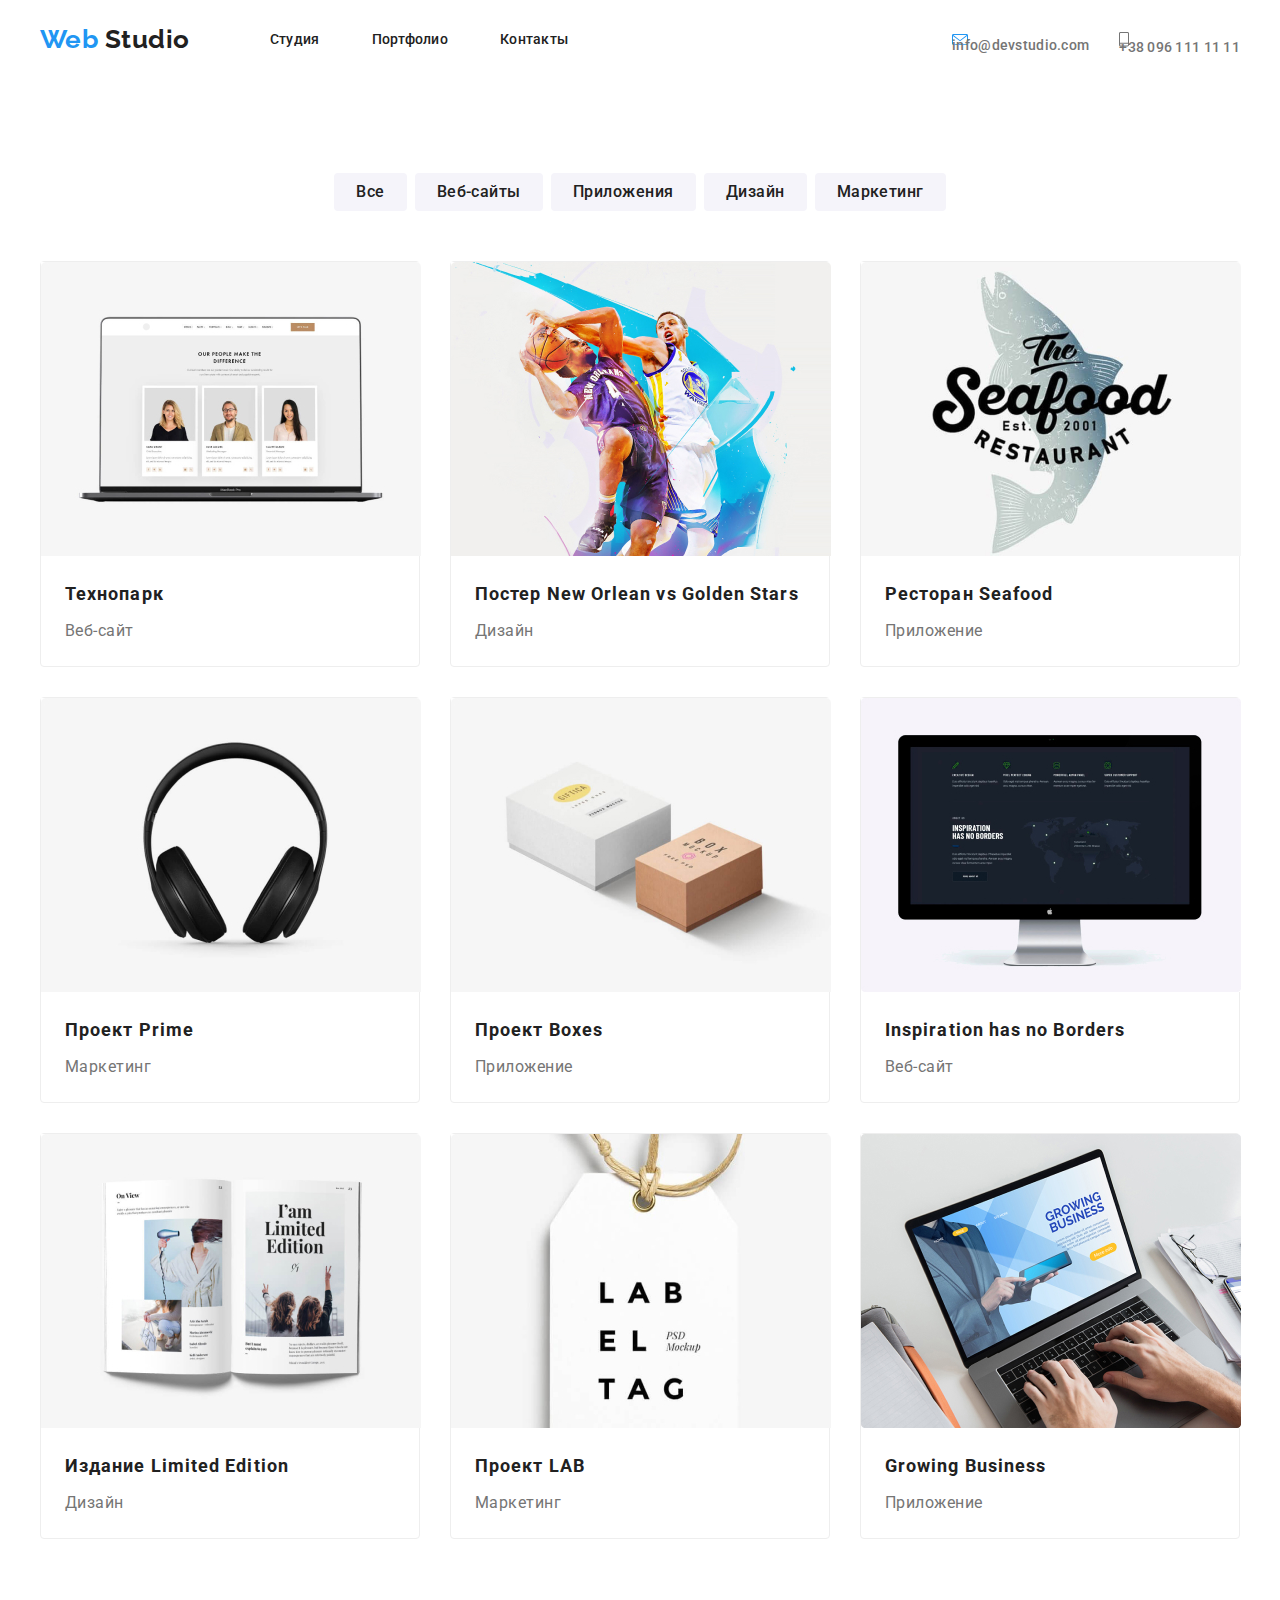
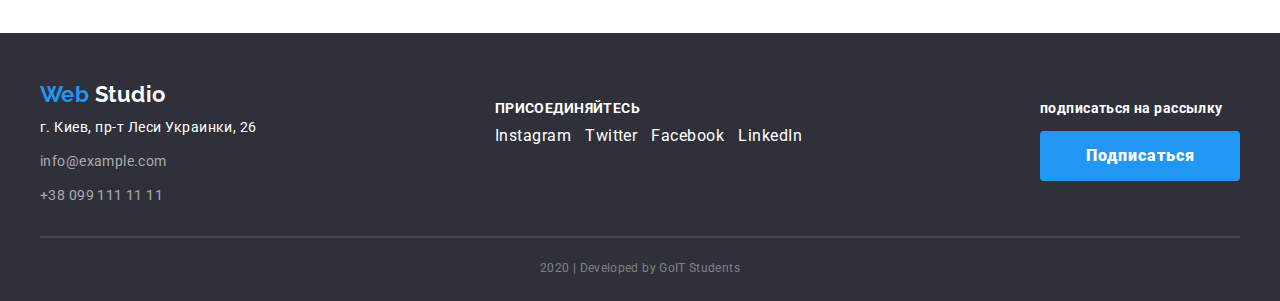
==== commit 7b703807: "добавляет кривые иконки в портфолио" ====
--- a/portfolio.html
+++ b/portfolio.html
@@ -34,12 +34,18 @@
         <ul class="contact-list list">
           <li class="item">
             <a href="mailto:info@devstudio.com" class="contact"
-              >info@devstudio.com</a
+              ><img
+                src="./image/envelope(hover).svg"
+                alt="иконка конверт"
+              />info@devstudio.com</a
             >
           </li>
 
           <li class="item">
-            <a href="tell:+380961111111" class="contact">+38 096 111 11 11</a>
+            <a href="tell:+380961111111" class="contact"
+              ><img src="./image/smartphone.svg" alt="иконка телефон" />+38 096
+              111 11 11</a
+            >
           </li>
         </ul>
       </div>
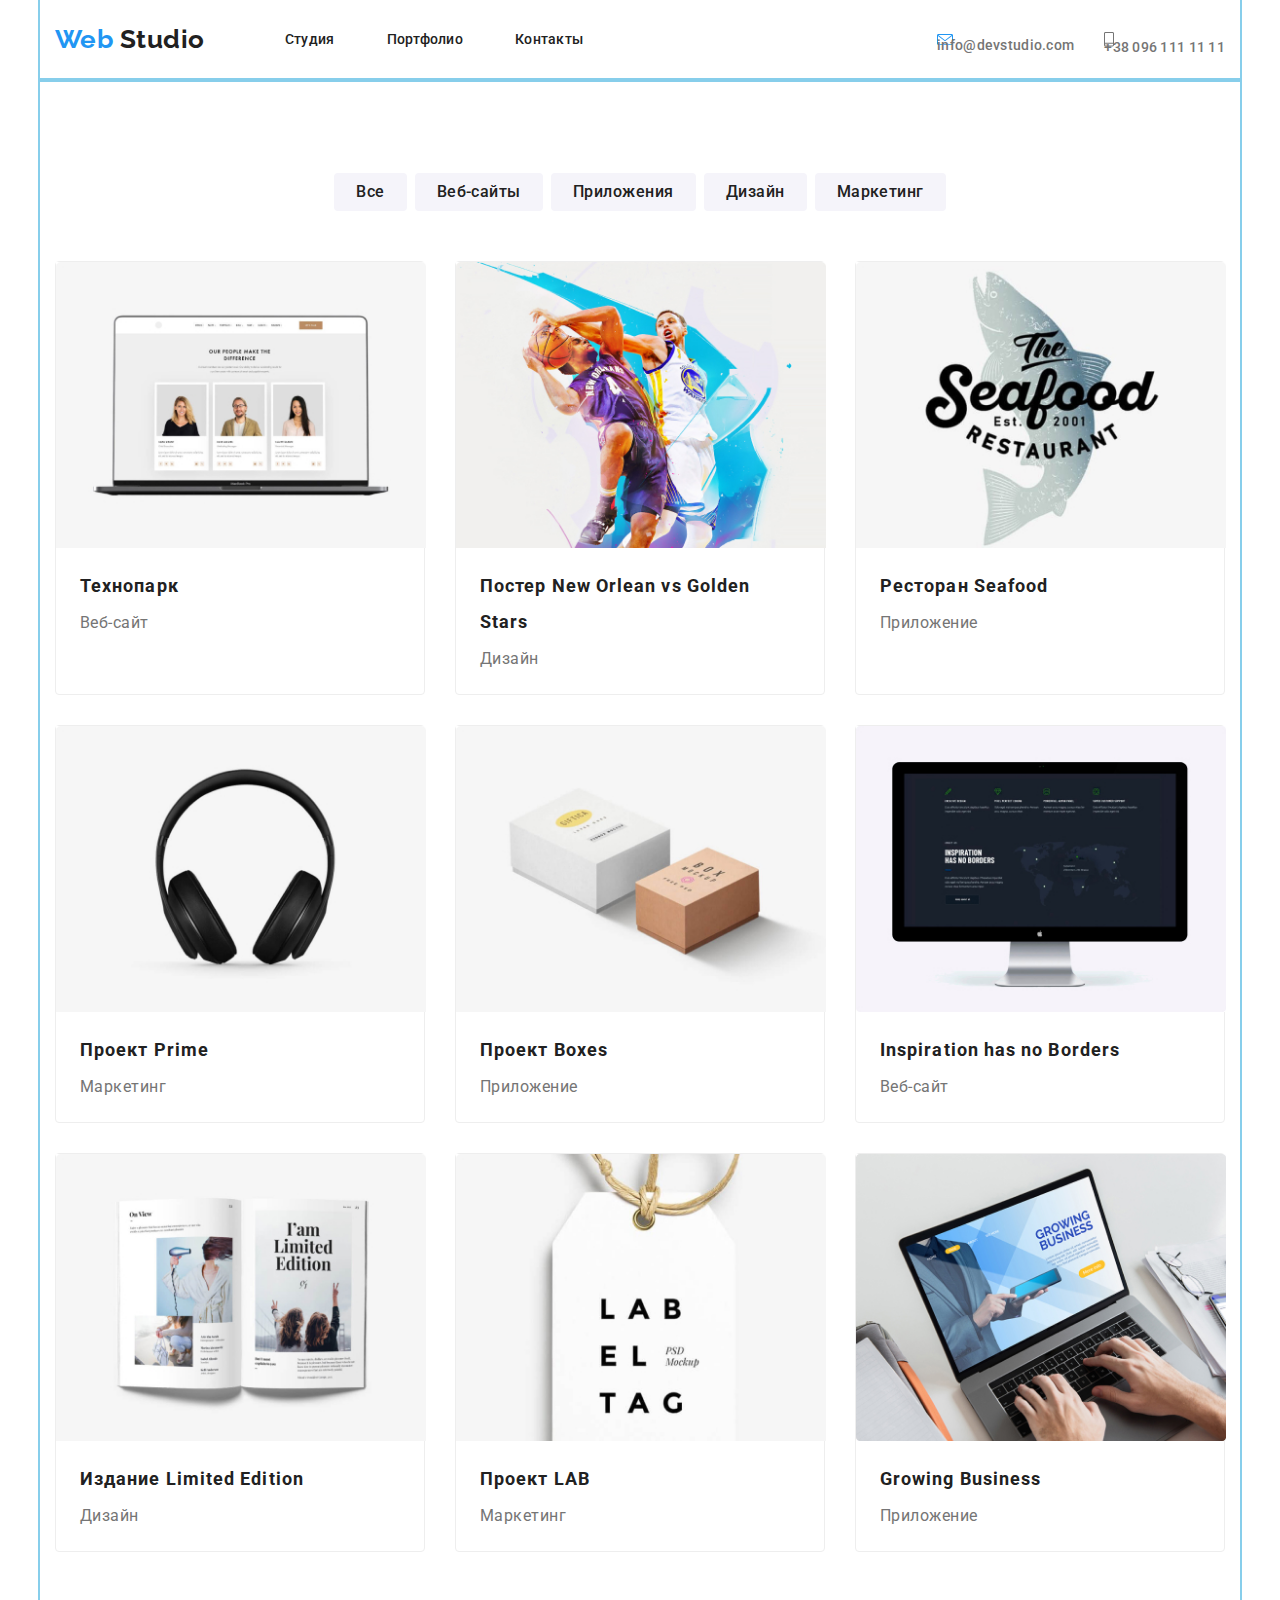
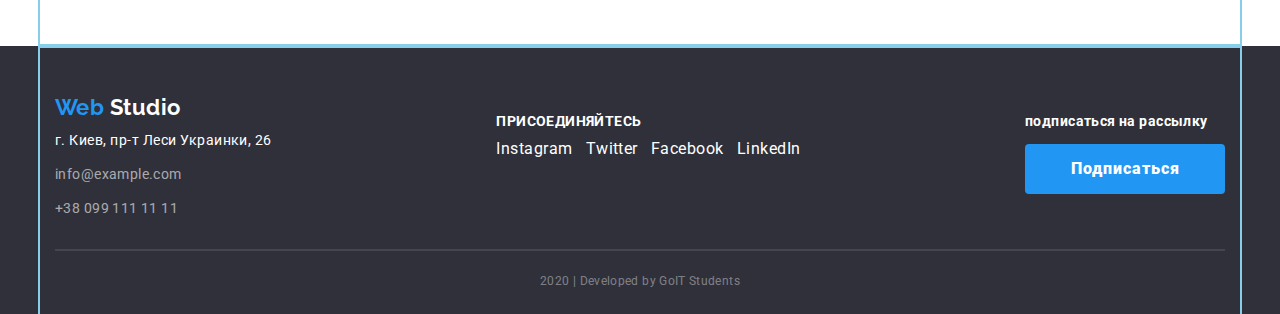
==== commit 02ac9958: "добавляет фиксы после правок дизайнера" ====
--- a/portfolio.html
+++ b/portfolio.html
@@ -87,7 +87,7 @@
                   class="exemple"
                   src="./image/portfolio.jpg"
                   alt="изображение людей на экране ноутбука"
-                  width="380"
+                  width="370"
                 />
 
                 <h2 class="title">Технопарк</h2>
@@ -106,7 +106,7 @@
                   class="exemple"
                   src="./image/poster.jpg"
                   alt="изображение двух баскетболистов"
-                  width="380"
+                  width="370"
                 />
                 <h2 class="title">Постер New Orlean vs Golden Stars</h2>
                 <p class="filter">Дизайн</p>
@@ -124,7 +124,7 @@
                   class="exemple"
                   src="./image/sea-food.jpg"
                   alt="изображение эмблемы рыбного ресторана"
-                  width="380"
+                  width="370"
                 />
                 <h2 class="title">Ресторан Seafood</h2>
                 <p class="filter">Приложение</p>
@@ -142,7 +142,7 @@
                   class="exemple"
                   src="./image/headphones.jpg"
                   alt="изображение полноразмерных наушников"
-                  width="380"
+                  width="370"
                 />
                 <h2 class="title">Проект Prime</h2>
                 <p class="filter">Маркетинг</p>
@@ -160,7 +160,7 @@
                   class="exemple"
                   src="./image/boxes.jpg"
                   alt="изображение двух коробок разного размера"
-                  width="380"
+                  width="370"
                 />
                 <h2 class="title">Проект Boxes</h2>
                 <p class="filter">Приложение</p>
@@ -178,7 +178,7 @@
                   class="exemple"
                   src="./image/monitor.jpg"
                   alt="изображение монитора"
-                  width="380"
+                  width="370"
                 />
                 <h2 class="title">Inspiration has no Borders</h2>
                 <p class="filter">Веб-сайт</p>
@@ -196,7 +196,7 @@
                   class="exemple"
                   src="./image/book.jpg"
                   alt="изображение развернутой книги"
-                  width="380"
+                  width="370"
                 />
                 <h2 class="title">Издание Limited Edition</h2>
                 <p class="filter">Дизайн</p>
@@ -214,7 +214,7 @@
                   class="exemple"
                   src="./image/sticker.jpg"
                   alt="изображение бирки с логотипом"
-                  width="380"
+                  width="370"
                 />
                 <h2 class="title">Проект LAB</h2>
                 <p class="filter">Маркетинг</p>
@@ -232,7 +232,7 @@
                   class="exemple"
                   src="./image/laptop.jpg"
                   alt="изображение открытого ноутбука"
-                  width="380"
+                  width="370"
                 />
                 <h2 class="title">Growing Business</h2>
                 <p class="filter">Приложение</p>
--- a/css/style.css
+++ b/css/style.css
@@ -25,13 +25,13 @@
 /* -----УТИЛИТЫ------ */
 
 .container {
-  width: 1230px;
+  width: 1200px;
   padding-left: 15px;
   padding-right: 15px;
   margin-left: auto;
   margin-right: auto;
 
-  /* outline: 2px solid skyblue; */
+  outline: 2px solid skyblue;
 }
 
 /* убирает стилизацию списков */
@@ -200,7 +200,7 @@
   display: flex;
 }
 .page-advantages .item {
-  width: 278px;
+  width: calc((100% - 3 * 30px) / 4);
   margin-right: 30px;
 }
 
@@ -241,7 +241,7 @@
 }
 
 .page-scils .item {
-  width: 380px;
+  width: calc((100% - 2 * 30px) / 3);
 }
 .page-scils .item:not(:last-child) {
   margin-right: 30px;
@@ -329,7 +329,7 @@
 }
 
 .soc-link > .item:not(:last-child) {
-  margin-right: 3px;
+  margin-right: 2px;
 }
 
 /* оформляет клиентов */
@@ -338,7 +338,7 @@
 }
 
 .page-clients .item {
-  min-width: 175px;
+  width: calc((100% - 5 * 30px) / 6);
   padding-top: 21px;
   padding-left: 65px;
   padding-bottom: 21px;
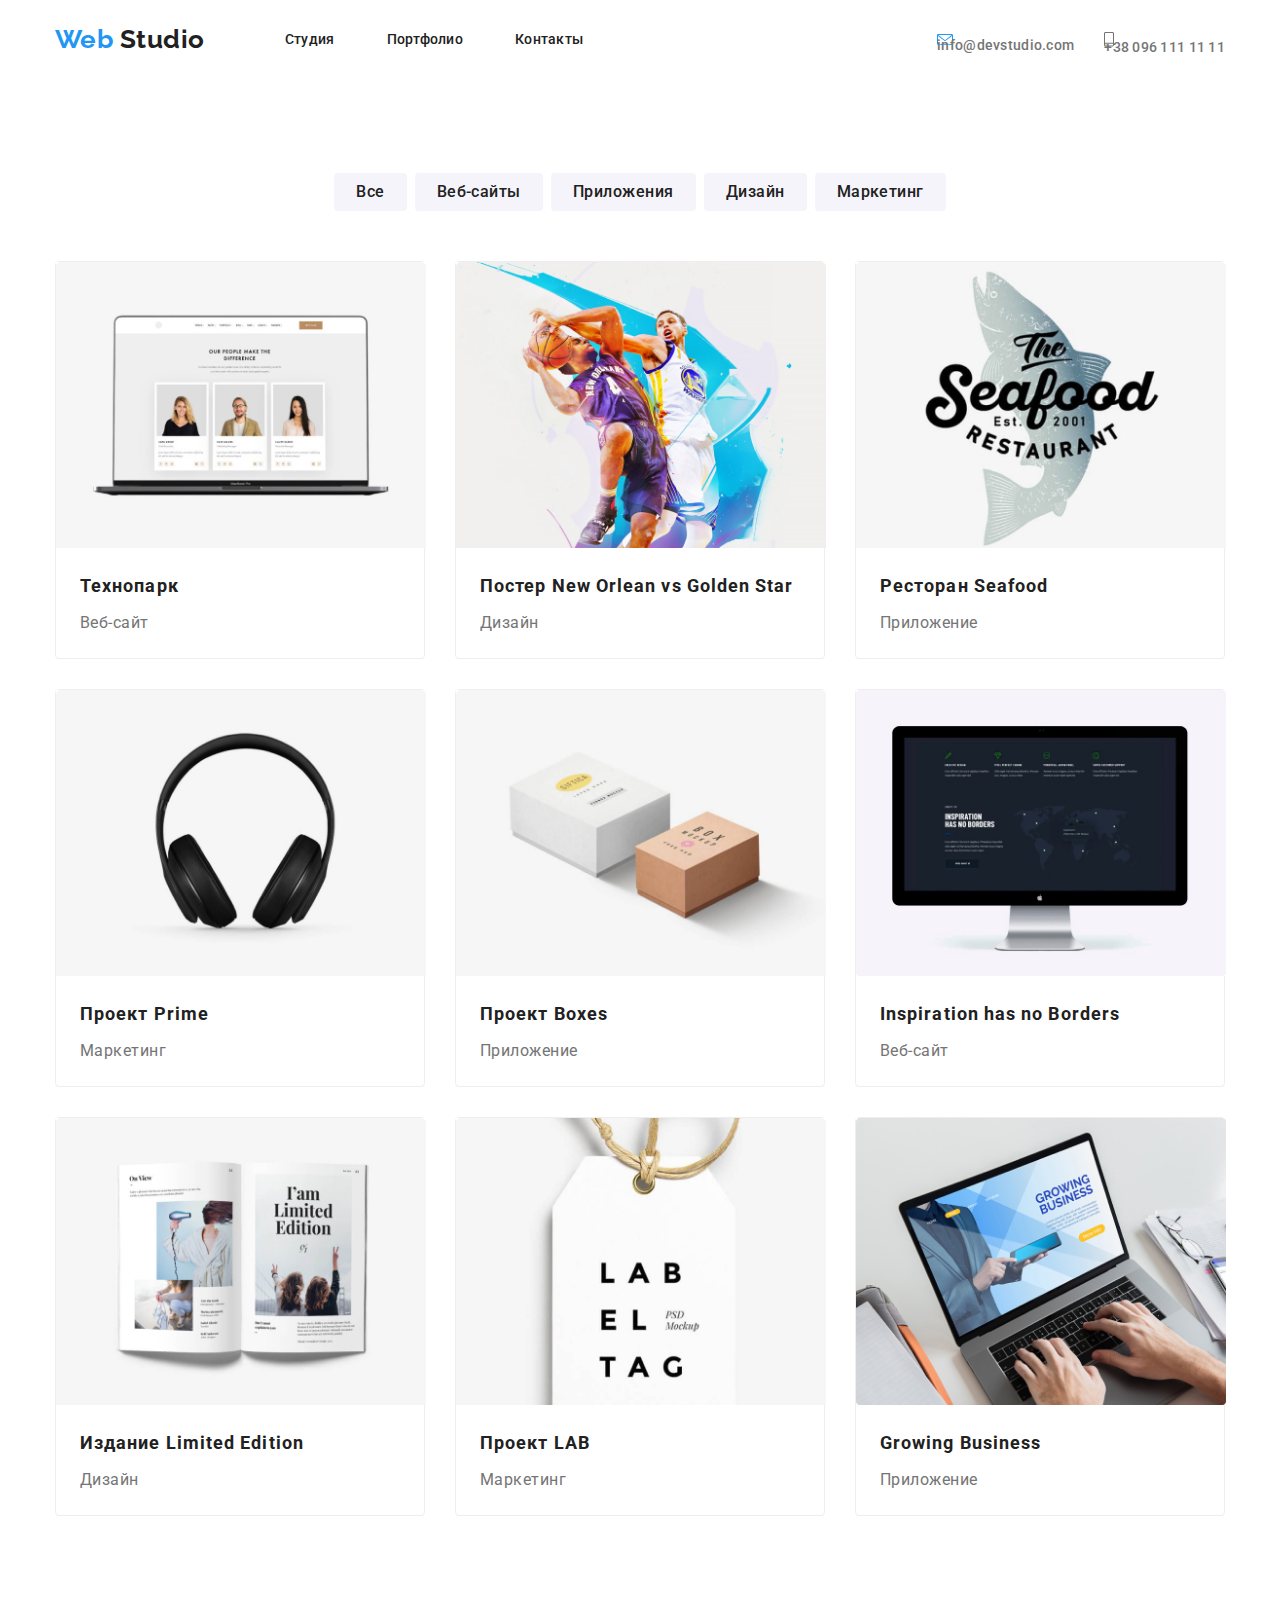
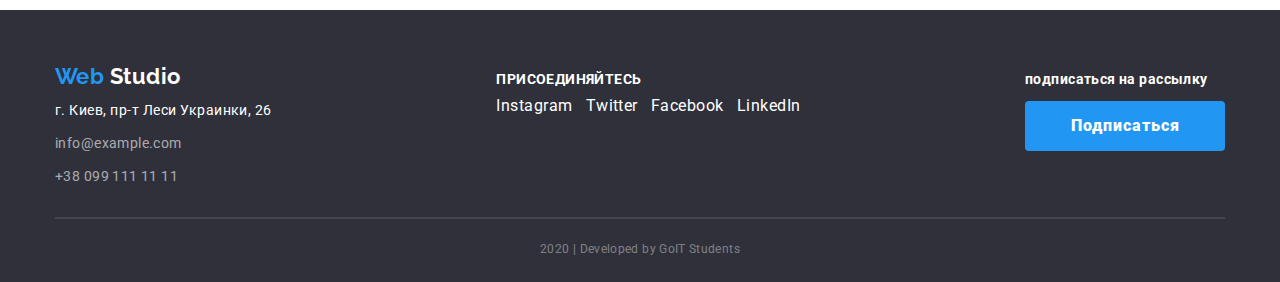
==== commit e6a39d3c: "исправляет 2ю картинку в портфолио" ====
--- a/portfolio.html
+++ b/portfolio.html
@@ -89,9 +89,11 @@
                   alt="изображение людей на экране ноутбука"
                   width="370"
                 />
-
-                <h2 class="title">Технопарк</h2>
-                <p class="filter">Веб-сайт</p>
+                <div class="exemple-description">
+                  <h2 class="title">Технопарк</h2>
+                  <p class="filter">Веб-сайт</p>
+                </div>
+
                 <p class="text">
                   Технокряк это современная площадка распространения
                   коронавируса. Компании используют эту платформу для цифрового
@@ -108,8 +110,11 @@
                   alt="изображение двух баскетболистов"
                   width="370"
                 />
-                <h2 class="title">Постер New Orlean vs Golden Stars</h2>
-                <p class="filter">Дизайн</p>
+                <div class="exemple-description">
+                  <h2 class="title">Постер New Orlean vs Golden Star</h2>
+                  <p class="filter">Дизайн</p>
+                </div>
+
                 <p class="text">
                   Технокряк это современная площадка распространения
                   коронавируса. Компании используют эту платформу для цифрового
@@ -126,8 +131,11 @@
                   alt="изображение эмблемы рыбного ресторана"
                   width="370"
                 />
-                <h2 class="title">Ресторан Seafood</h2>
-                <p class="filter">Приложение</p>
+                <div class="exemple-description">
+                  <h2 class="title">Ресторан Seafood</h2>
+                  <p class="filter">Приложение</p>
+                </div>
+
                 <p class="text">
                   Технокряк это современная площадка распространения
                   коронавируса. Компании используют эту платформу для цифрового
@@ -144,8 +152,11 @@
                   alt="изображение полноразмерных наушников"
                   width="370"
                 />
-                <h2 class="title">Проект Prime</h2>
-                <p class="filter">Маркетинг</p>
+                <div class="exemple-description">
+                  <h2 class="title">Проект Prime</h2>
+                  <p class="filter">Маркетинг</p>
+                </div>
+
                 <p class="text">
                   Технокряк это современная площадка распространения
                   коронавируса. Компании используют эту платформу для цифрового
@@ -162,8 +173,11 @@
                   alt="изображение двух коробок разного размера"
                   width="370"
                 />
-                <h2 class="title">Проект Boxes</h2>
-                <p class="filter">Приложение</p>
+                <div class="exemple-description">
+                  <h2 class="title">Проект Boxes</h2>
+                  <p class="filter">Приложение</p>
+                </div>
+
                 <p class="text">
                   Технокряк это современная площадка распространения
                   коронавируса. Компании используют эту платформу для цифрового
@@ -180,8 +194,11 @@
                   alt="изображение монитора"
                   width="370"
                 />
-                <h2 class="title">Inspiration has no Borders</h2>
-                <p class="filter">Веб-сайт</p>
+                <div class="exemple-description">
+                  <h2 class="title">Inspiration has no Borders</h2>
+                  <p class="filter">Веб-сайт</p>
+                </div>
+
                 <p class="text">
                   Технокряк это современная площадка распространения
                   коронавируса. Компании используют эту платформу для цифрового
@@ -198,8 +215,11 @@
                   alt="изображение развернутой книги"
                   width="370"
                 />
-                <h2 class="title">Издание Limited Edition</h2>
-                <p class="filter">Дизайн</p>
+                <div class="exemple-description">
+                  <h2 class="title">Издание Limited Edition</h2>
+                  <p class="filter">Дизайн</p>
+                </div>
+
                 <p class="text">
                   Технокряк это современная площадка распространения
                   коронавируса. Компании используют эту платформу для цифрового
@@ -216,8 +236,11 @@
                   alt="изображение бирки с логотипом"
                   width="370"
                 />
-                <h2 class="title">Проект LAB</h2>
-                <p class="filter">Маркетинг</p>
+                <div class="exemple-description">
+                  <h2 class="title">Проект LAB</h2>
+                  <p class="filter">Маркетинг</p>
+                </div>
+
                 <p class="text">
                   Технокряк это современная площадка распространения
                   коронавируса. Компании используют эту платформу для цифрового
@@ -234,8 +257,11 @@
                   alt="изображение открытого ноутбука"
                   width="370"
                 />
-                <h2 class="title">Growing Business</h2>
-                <p class="filter">Приложение</p>
+                <div class="exemple-description">
+                  <h2 class="title">Growing Business</h2>
+                  <p class="filter">Приложение</p>
+                </div>
+
                 <p class="text">
                   Технокряк это современная площадка распространения
                   коронавируса. Компании используют эту платформу для цифрового
--- a/css/style.css
+++ b/css/style.css
@@ -30,8 +30,8 @@
   padding-right: 15px;
   margin-left: auto;
   margin-right: auto;
-
-  outline: 2px solid skyblue;
+  /* 
+  outline: 2px solid skyblue; */
 }
 
 /* убирает стилизацию списков */
@@ -232,9 +232,6 @@
 }
 
 /* оформляет секцию навыков */
-.page-scils {
-  padding-top: 0px;
-}
 
 .page-scils .list {
   display: flex;
@@ -366,7 +363,9 @@
 .container-adress {
   display: flex;
   justify-content: space-between;
-  align-items: center;
+  align-items: baseline;
+  padding-top: 48px;
+  padding-bottom: 28px;
   border-bottom: 1px solid rgba(255, 255, 255, 0.1);
 }
 
@@ -374,19 +373,17 @@
 .address .site-logo {
   color: var(--white-text-color);
   font-size: 22px;
-  display: inline-block;
-  padding-bottom: 9px;
+  display: block;
+  margin-bottom: 10px;
+  margin-right: 0;
   padding-top: 0;
-}
-.container-adress .address {
-  padding-top: 48px;
-  padding-bottom: 28px;
+  padding-bottom: 0;
 }
 
 .address .city-adr {
   color: var(--white-text-color);
 
-  display: inline-block;
+  display: block;
   font-style: normal;
   font-weight: 400;
   font-size: 14px;
@@ -407,14 +404,14 @@
   letter-spacing: 0.03em;
 }
 .address .item:not(:last-child) {
-  margin-bottom: 10px;
+  margin-bottom: 9px;
 }
 
 /* оформляет призыв */
 
 .social-link {
-  padding-top: 56px;
-  padding-bottom: 56px;
+  /* padding-top: 56px;
+  padding-bottom: 56px; */
 }
 
 .social-link .join-in {
@@ -533,16 +530,12 @@
   flex-wrap: wrap;
 }
 
-.page-portfolio .exemple {
-  margin-bottom: 20px;
-}
 .page-portfolio .item {
   border: 1px solid #eeeeee;
   border-radius: 4px;
   width: calc((100% - 2 * 30px) / 3);
   margin-right: 30px;
   margin-bottom: 30px;
-  padding-bottom: 20px;
 }
 .page-portfolio .item:nth-child(3n) {
   margin-right: 0;
@@ -551,11 +544,18 @@
   margin-bottom: 0;
 }
 
+.page-portfolio .exemple {
+  margin-bottom: 20px;
+}
+
+.exemple-description {
+  padding-left: 24px;
+  padding-right: 24px;
+  padding-bottom: 20px;
+}
+
 .page-portfolio .title {
   display: block;
-  min-width: 332px;
-  padding-left: 24px;
-  padding-right: 24px;
   margin-bottom: 4px;
   margin-top: 0;
 
@@ -570,9 +570,6 @@
 
 .page-portfolio .filter {
   display: block;
-  min-width: 332px;
-  padding-left: 24px;
-  padding-right: 24px;
 
   font-weight: 400;
   font-size: 16px;
@@ -583,6 +580,7 @@
 
   color: var(--secondary-text-color);
 }
+
 .page-portfolio .text {
   display: none;
   color: var(--white-text-color);
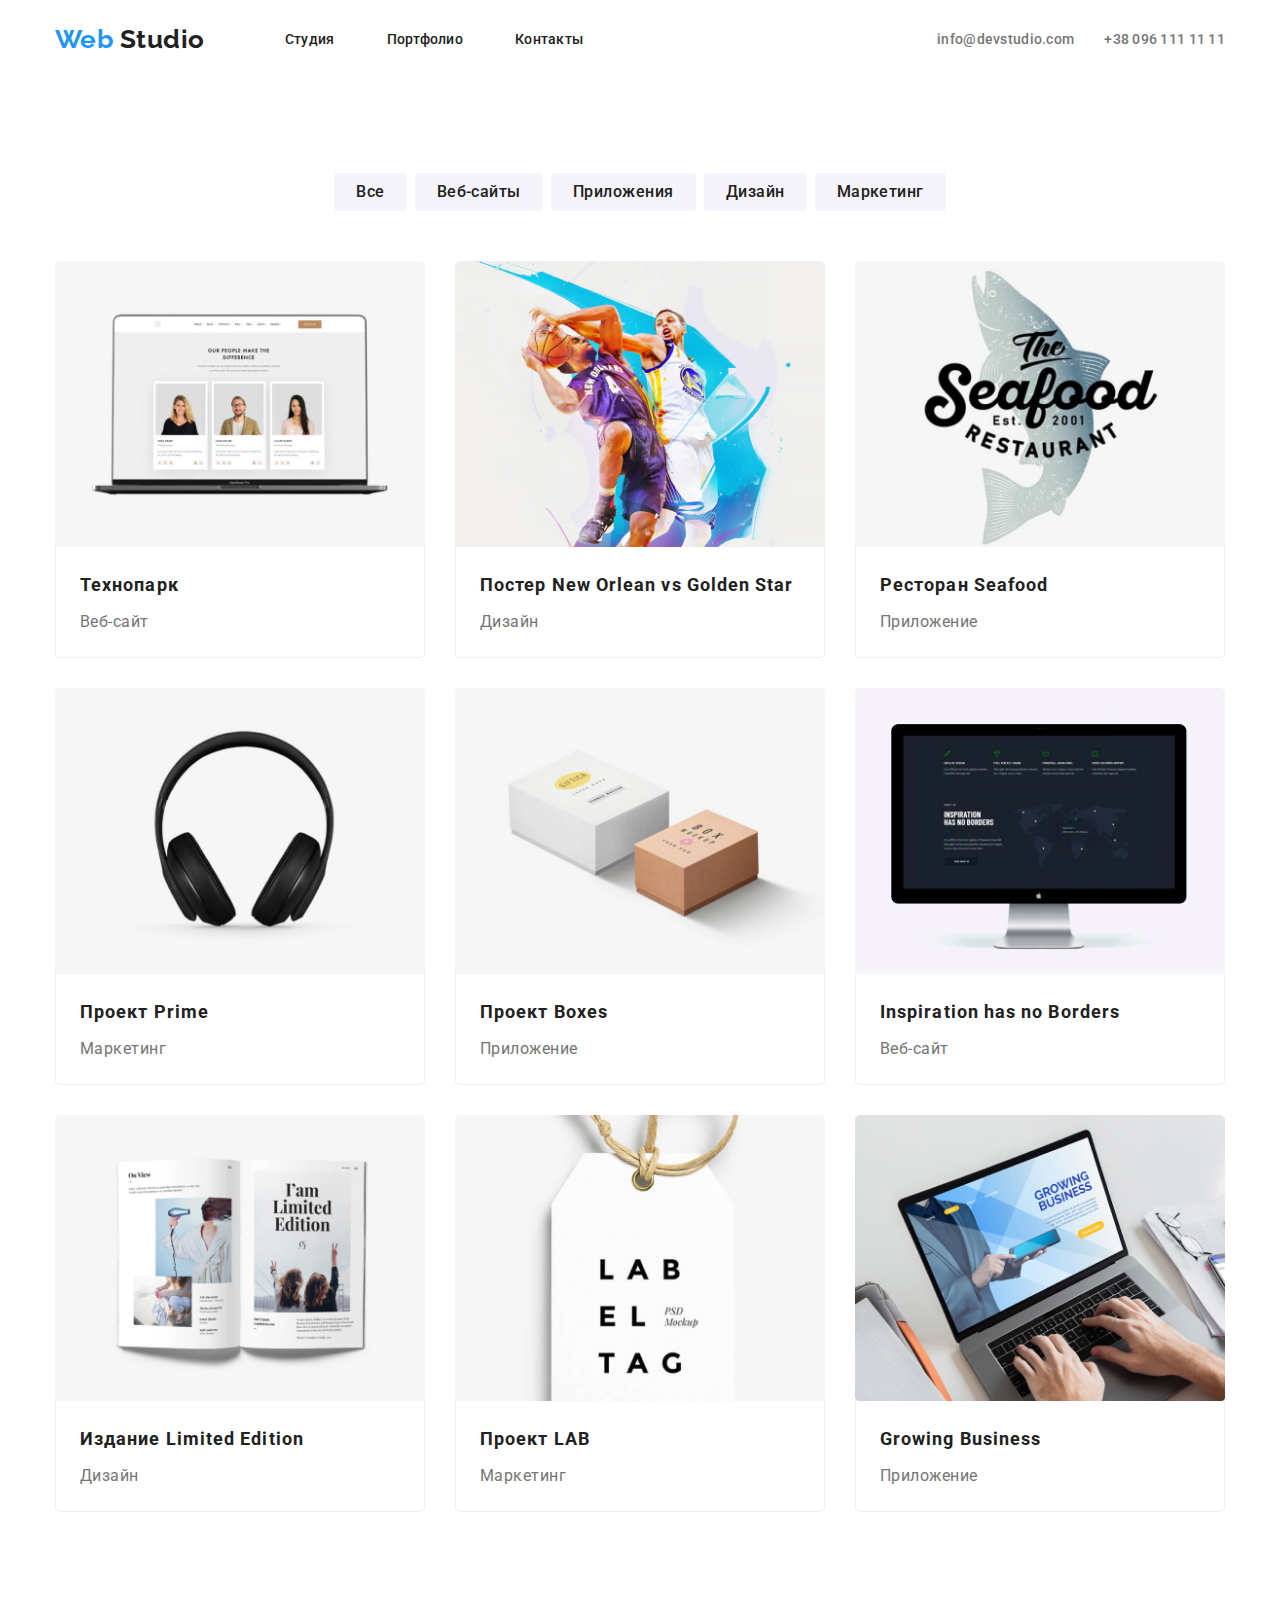
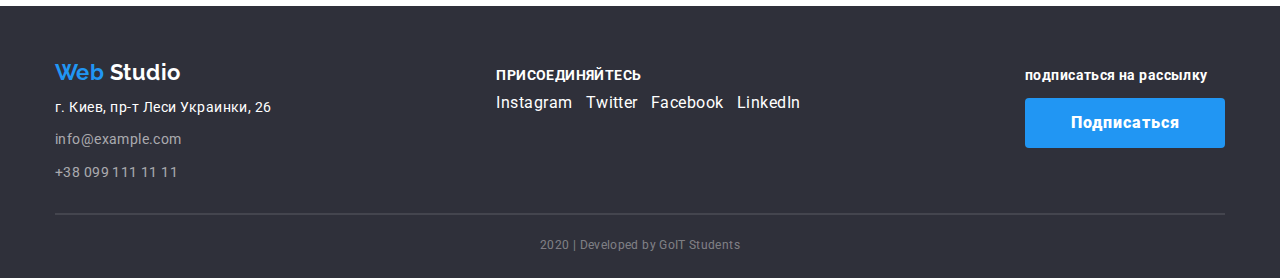
==== commit d98a5342: "добавляет рамки в портфолио" ====
--- a/portfolio.html
+++ b/portfolio.html
@@ -34,18 +34,12 @@
         <ul class="contact-list list">
           <li class="item">
             <a href="mailto:info@devstudio.com" class="contact"
-              ><img
-                src="./image/envelope(hover).svg"
-                alt="иконка конверт"
-              />info@devstudio.com</a
+              >info@devstudio.com</a
             >
           </li>
 
           <li class="item">
-            <a href="tell:+380961111111" class="contact"
-              ><img src="./image/smartphone.svg" alt="иконка телефон" />+38 096
-              111 11 11</a
-            >
+            <a href="tell:+380961111111" class="contact">+38 096 111 11 11</a>
           </li>
         </ul>
       </div>
--- a/css/style.css
+++ b/css/style.css
@@ -531,8 +531,6 @@
 }
 
 .page-portfolio .item {
-  border: 1px solid #eeeeee;
-  border-radius: 4px;
   width: calc((100% - 2 * 30px) / 3);
   margin-right: 30px;
   margin-bottom: 30px;
@@ -545,13 +543,20 @@
 }
 
 .page-portfolio .exemple {
-  margin-bottom: 20px;
+  border-top-left-radius: 5px;
+  border-top-right-radius: 5px;
+  overflow: hidden;
 }
 
 .exemple-description {
+  border: 1px solid #eeeeee;
+  border-top: 0;
+  border-bottom-right-radius: 5px;
+  border-bottom-left-radius: 5px;
   padding-left: 24px;
   padding-right: 24px;
   padding-bottom: 20px;
+  padding-top: 20px;
 }
 
 .page-portfolio .title {
